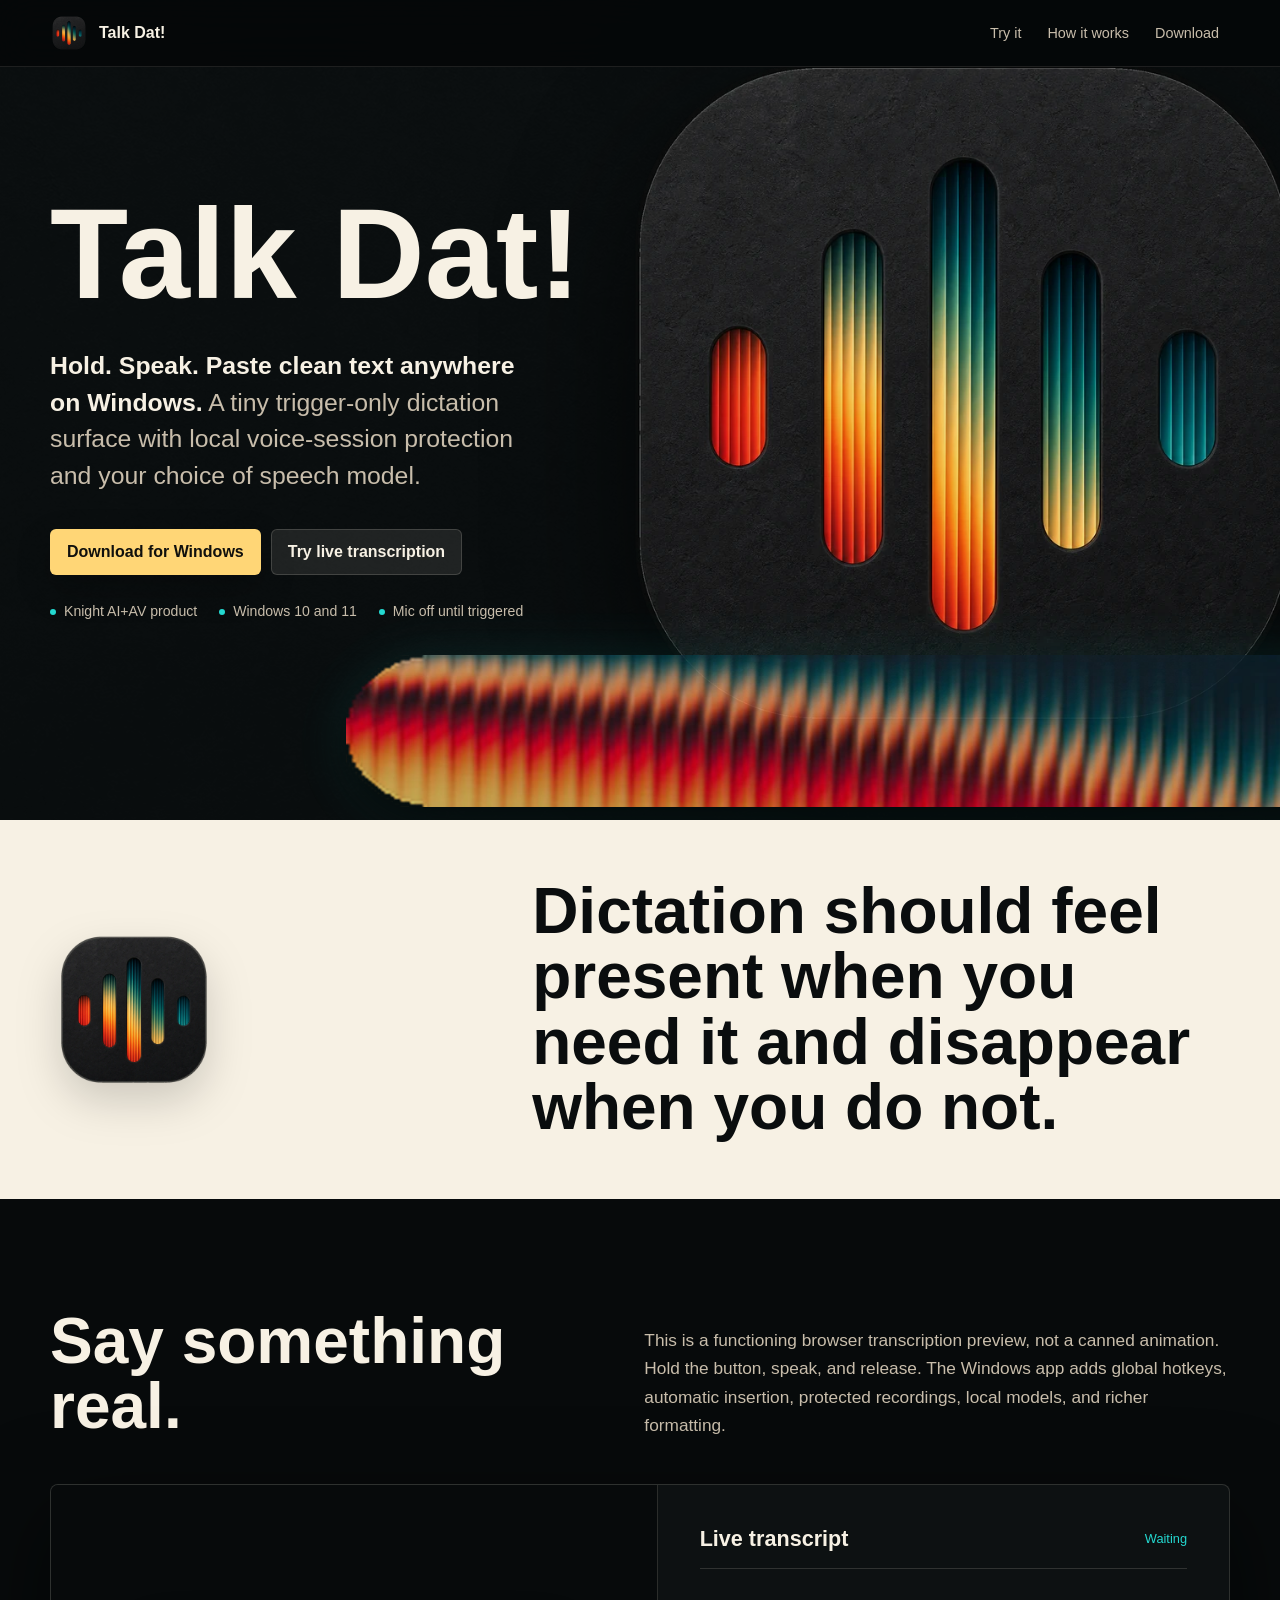
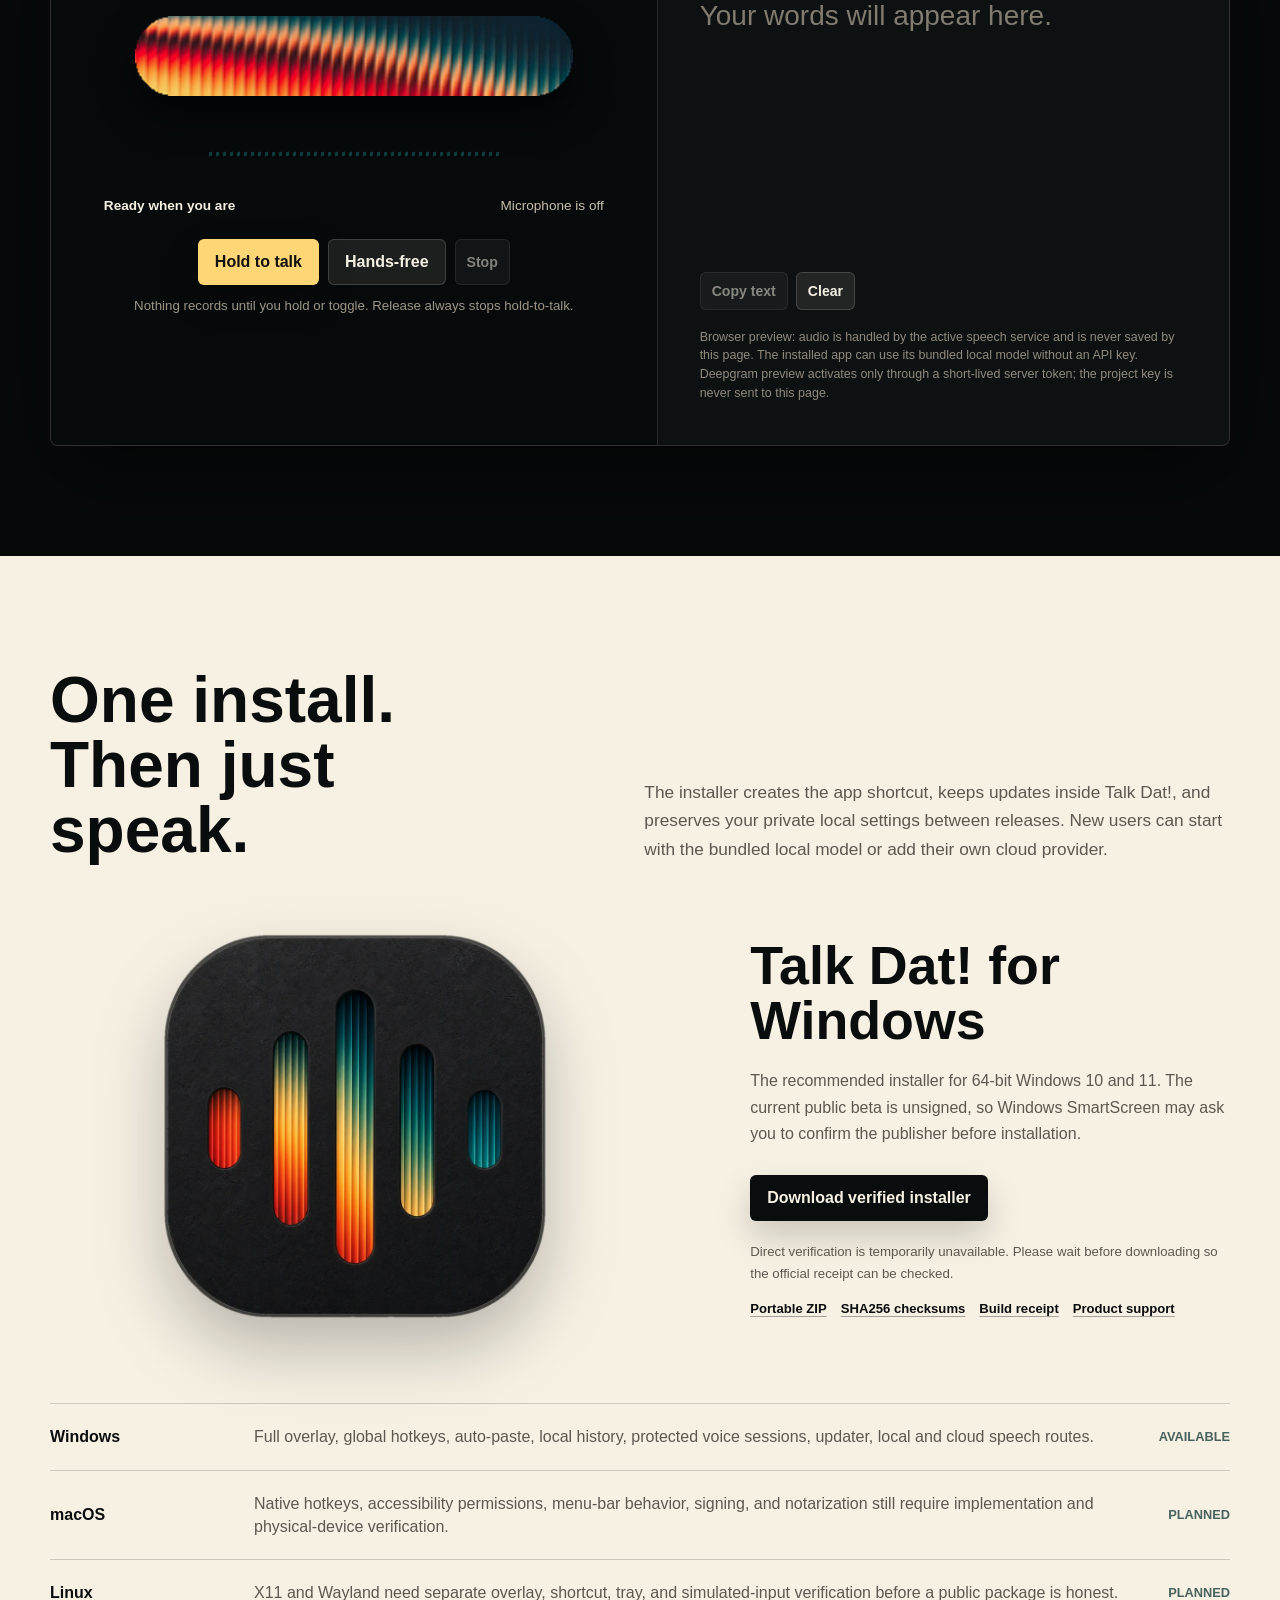
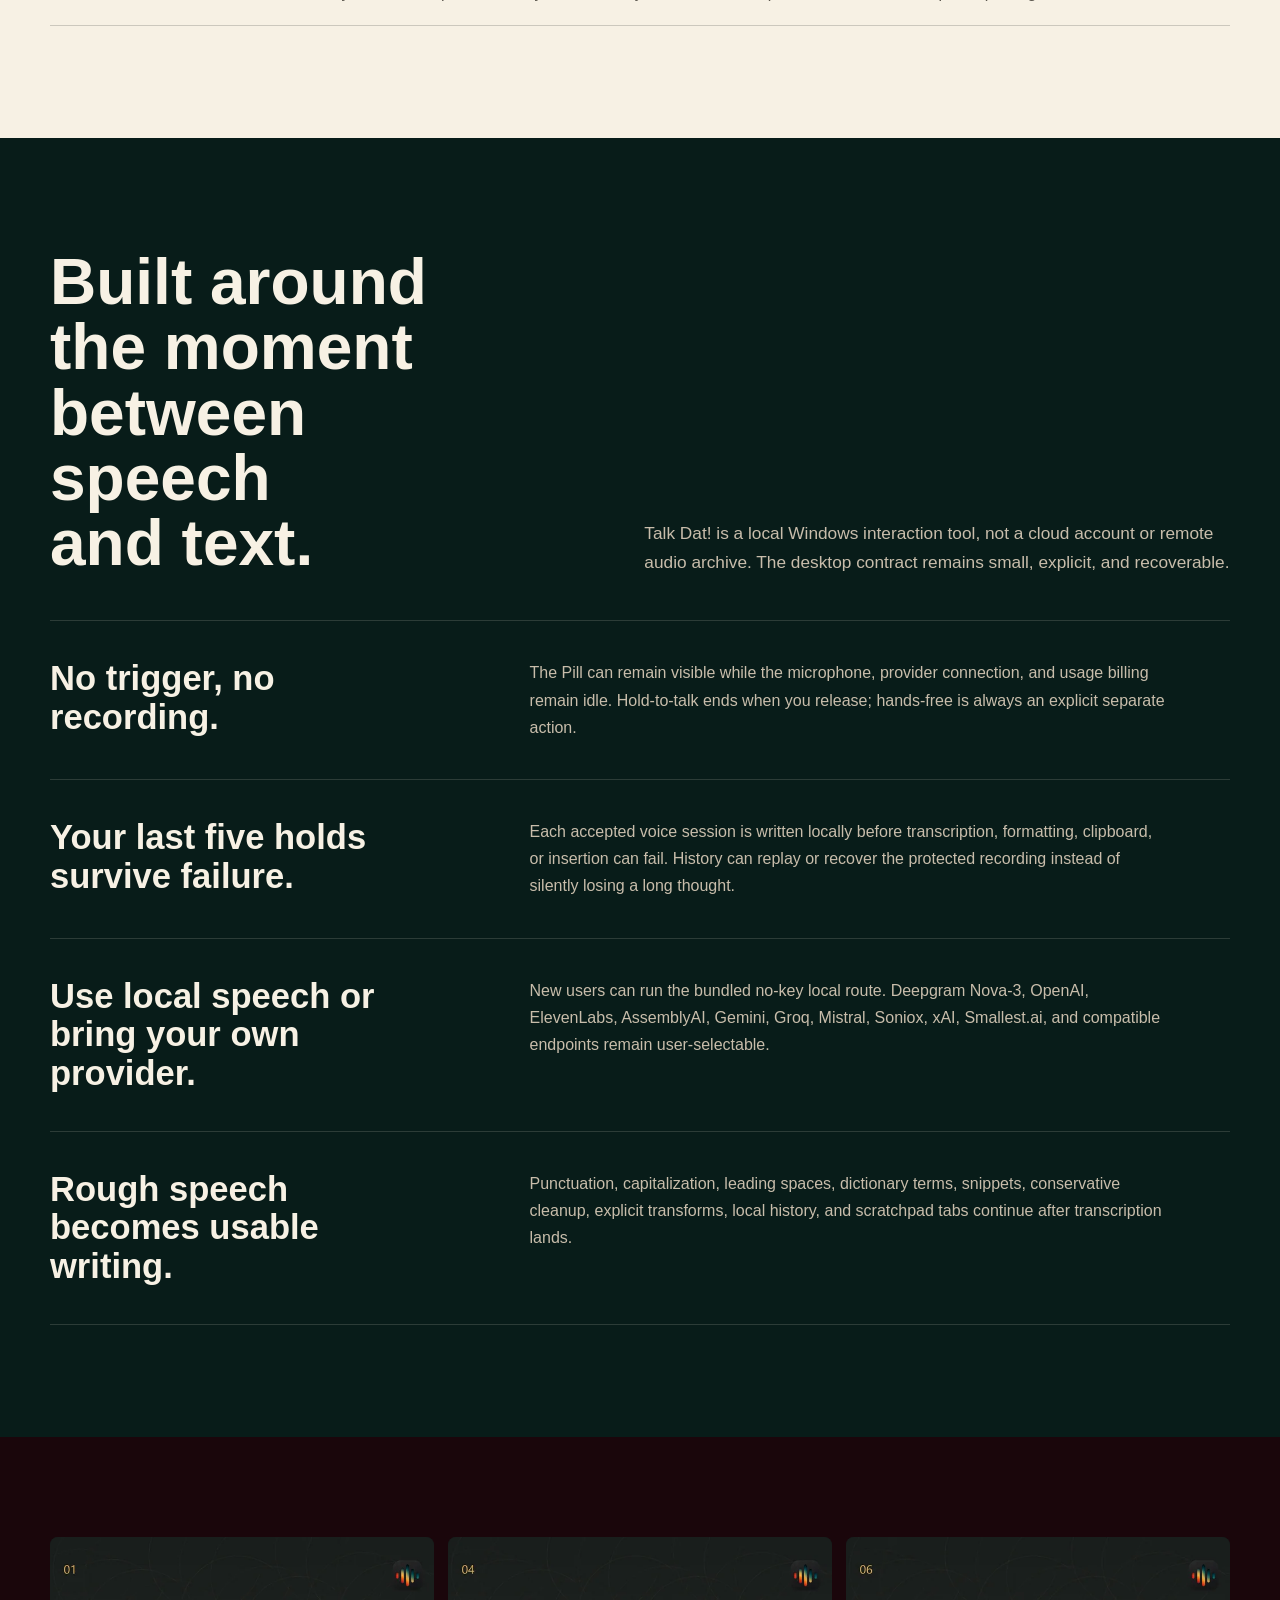
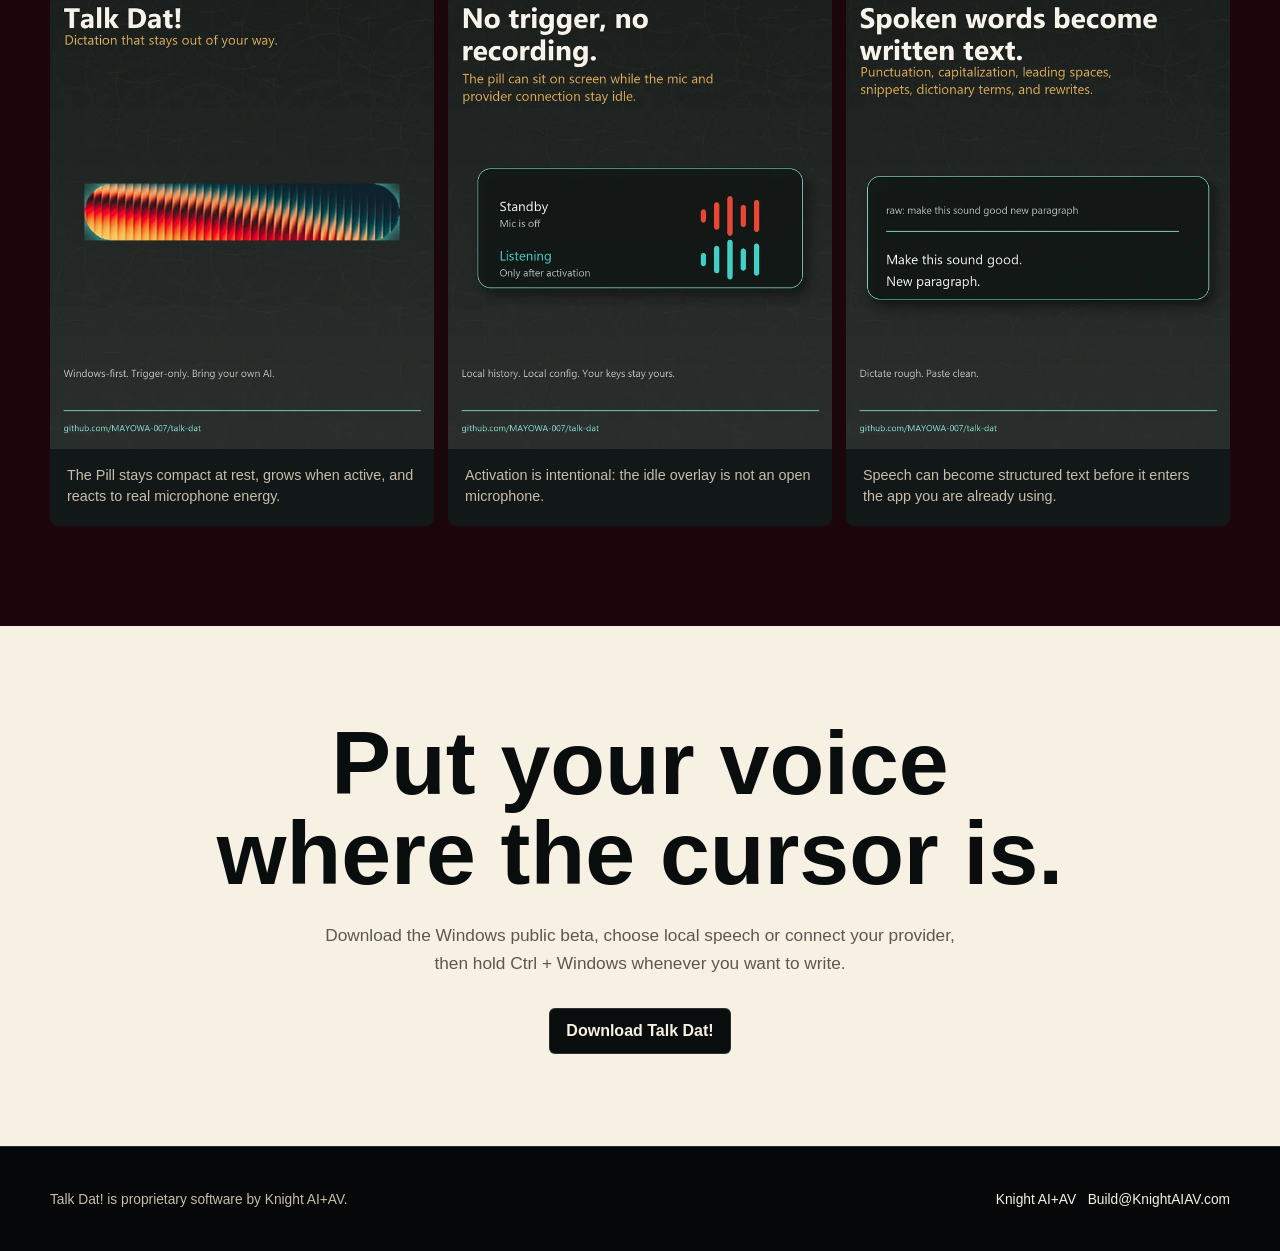
==== index.html @ 8047a70b "Publish official Talk Dat product and download page" ====
<!doctype html>
<html lang="en">
<head>
  <!--
    THESIS: Talk Dat! turns a held intention into finished text; the page behaves like the product instead of describing it from a generic app grid.
    OWN-WORLD: Roman-clay black, bone white, ember red, warm gold, and deep cyan; full-scale Talk Stone and Pill materials; precise instrument typography.
    STORY: Meet the product, try real speech, inspect the local-first contract, then download one verified Windows artifact.
    FIRST VIEWPORT: Talk Dat! and its download sit at left, the Talk Stone occupies the right field, and the Pill spans the lower edge with the next section visible.
    FORM: Persuade surface, transducer-console staging, first-ranked structure; the approved identity and direct brief make a concept seed unnecessary.
    FINISH: verified on desktop and mobile with real interaction, release provenance, keyboard access, and reduced-motion behavior.
  -->
  <meta charset="utf-8">
  <meta name="viewport" content="width=device-width, initial-scale=1">
  <meta name="description" content="Talk Dat! is a trigger-only Windows dictation overlay with local voice-session protection, local or bring-your-own speech models, and a compact animated Pill.">
  <meta property="og:title" content="Talk Dat!">
  <meta property="og:description" content="Hold. Speak. Paste clean text anywhere on Windows.">
  <meta property="og:image" content="https://talkdat.knightaiav.com/assets/talk-stone.png">
  <meta name="theme-color" content="#080b0c">
  <title>Talk Dat! | Speak into any Windows app</title>
  <link rel="icon" href="assets/favicon.ico">
  <link rel="apple-touch-icon" href="assets/app-icon-180.png">
  <style>
    :root {
      color-scheme: dark;
      --black: #050708;
      --ink: #0a0d0e;
      --stone: #161819;
      --stone-soft: #202222;
      --bone: #f7f1e4;
      --bone-muted: #c8bdab;
      --gold: #ffd676;
      --ember: #ff4a2f;
      --red: #e80734;
      --cyan: #24d9d1;
      --cyan-deep: #087a85;
      --line: rgba(247, 241, 228, 0.15);
      --line-strong: rgba(36, 217, 209, 0.5);
      --shadow: 0 30px 90px rgba(0, 0, 0, 0.55);
      --display: "Bahnschrift", "Aptos Display", "Segoe UI Variable Display", sans-serif;
      --body: "Aptos", "Segoe UI Variable Text", "Segoe UI", sans-serif;
      font-family: var(--body);
    }

    * { box-sizing: border-box; }
    html { scroll-behavior: smooth; background: var(--black); }
    body { margin: 0; color: var(--bone); background: var(--black) url("assets/roman-clay-material.png") center top / 1680px auto fixed; overflow-x: hidden; }
    a { color: inherit; text-decoration: none; }
    button, textarea, select { font: inherit; }
    img { display: block; max-width: 100%; }
    button, a { -webkit-tap-highlight-color: transparent; }

    .skip-link {
      position: fixed;
      z-index: 100;
      top: 12px;
      left: 12px;
      padding: 10px 14px;
      color: var(--black);
      background: var(--gold);
      transform: translateY(-180%);
      transition: transform 160ms ease-out;
    }
    .skip-link:focus { transform: translateY(0); }

    .shell { width: min(1180px, calc(100% - 40px)); margin: 0 auto; }

    .topbar {
      position: fixed;
      z-index: 30;
      top: 0;
      left: 0;
      right: 0;
      background: rgba(5, 7, 8, 0.9);
      border-bottom: 1px solid rgba(247, 241, 228, 0.1);
      backdrop-filter: blur(18px) saturate(1.1);
    }
    .topbar-inner {
      min-height: 66px;
      display: flex;
      align-items: center;
      justify-content: space-between;
      gap: 24px;
    }
    .brand { display: inline-flex; align-items: center; gap: 11px; font: 700 1rem/1 var(--display); }
    .brand img { width: 38px; height: 38px; border-radius: 10px; }
    .nav { display: flex; align-items: center; gap: 4px; color: var(--bone-muted); font-size: 0.9rem; }
    .nav a { padding: 9px 11px; }
    .nav a:hover, .nav a:focus-visible { color: var(--bone); background: rgba(247, 241, 228, 0.07); outline: none; }

    .hero {
      min-height: min(820px, calc(100svh - 52px));
      position: relative;
      display: grid;
      align-items: center;
      overflow: hidden;
      isolation: isolate;
      background: rgba(8, 13, 14, 0.9);
    }
    .hero::before {
      content: "";
      position: absolute;
      z-index: -2;
      width: min(760px, 62vw);
      height: min(760px, 62vw);
      right: -5vw;
      top: 50%;
      transform: translateY(-52%);
      background: url("assets/talk-stone.webp") center / contain no-repeat;
      filter: drop-shadow(0 48px 76px rgba(0, 0, 0, 0.7));
      opacity: 0.96;
    }
    .hero::after {
      content: "";
      position: absolute;
      z-index: -1;
      inset: auto -7vw 1.5vh 27vw;
      height: clamp(72px, 12vw, 152px);
      background: url("assets/the-pill.webp") center / 100% 100% no-repeat;
      filter: drop-shadow(0 18px 18px rgba(0, 0, 0, 0.72)) drop-shadow(0 0 24px rgba(36, 217, 209, 0.16));
      opacity: 0.78;
    }
    .hero-copy { width: min(680px, 60vw); padding: 118px 0 130px; }
    .hero h1 {
      margin: 0;
      font: 760 clamp(4.3rem, 10vw, 8.5rem)/1.02 var(--display);
      letter-spacing: 0;
      text-wrap: balance;
    }
    .hero-lead {
      width: min(620px, 100%);
      margin: 28px 0 0;
      color: var(--bone-muted);
      font-size: clamp(1.15rem, 2.2vw, 1.55rem);
      line-height: 1.48;
      text-wrap: balance;
    }
    .hero-lead strong { color: var(--bone); font-weight: 650; }
    .hero-actions { display: flex; flex-wrap: wrap; gap: 10px; margin-top: 34px; }

    .button {
      min-height: 46px;
      display: inline-flex;
      align-items: center;
      justify-content: center;
      gap: 8px;
      padding: 11px 17px;
      border: 0;
      border-radius: 6px;
      color: var(--bone);
      background: rgba(247, 241, 228, 0.09);
      box-shadow: inset 0 0 0 1px rgba(247, 241, 228, 0.16);
      cursor: pointer;
      font-weight: 690;
      transition: transform 160ms ease-out, background 160ms ease-out, box-shadow 160ms ease-out;
    }
    .button:hover { transform: translateY(-1px); background: rgba(247, 241, 228, 0.14); }
    .button:focus-visible { outline: 3px solid var(--cyan); outline-offset: 3px; }
    .button.primary { color: #10100d; background: var(--gold); box-shadow: 0 14px 34px rgba(0, 0, 0, 0.24); }
    .button.primary:hover { background: #ffe39a; }
    .button.recording { color: var(--bone); background: var(--red); box-shadow: 0 14px 36px rgba(0, 0, 0, 0.3); }
    .button[disabled] { opacity: 0.52; cursor: wait; transform: none; }
    .button.small { min-height: 38px; padding: 8px 12px; font-size: 0.88rem; }

    .hero-meta { display: flex; flex-wrap: wrap; gap: 8px 22px; margin-top: 28px; color: var(--bone-muted); font-size: 0.88rem; }
    .hero-meta span::before { content: ""; width: 6px; height: 6px; display: inline-block; margin: 0 8px 1px 0; background: var(--cyan); border-radius: 50%; }

    .statement {
      border-top: 1px solid var(--line);
      border-bottom: 1px solid var(--line);
      background: var(--bone);
      color: var(--ink);
    }
    .statement-inner { min-height: 250px; display: grid; grid-template-columns: 0.72fr 1.28fr; align-items: center; gap: 7vw; padding: 58px 0; }
    .statement-mark { width: clamp(88px, 15vw, 168px); filter: drop-shadow(0 18px 22px rgba(0, 0, 0, 0.17)); }
    .statement h2 { margin: 0; max-width: 820px; font: 700 clamp(2.2rem, 5vw, 4.7rem)/1.02 var(--display); letter-spacing: 0; text-wrap: balance; }

    section { position: relative; }
    .section-head { display: grid; grid-template-columns: 0.9fr 1.1fr; gap: 9vw; align-items: end; margin-bottom: 44px; }
    .section-head h2 { margin: 0; font: 730 clamp(2.35rem, 5vw, 4.9rem)/1.02 var(--display); letter-spacing: 0; text-wrap: balance; }
    .section-head p { max-width: 66ch; margin: 0; color: var(--bone-muted); font-size: 1.08rem; line-height: 1.65; }

    .demo { padding: 110px 0; background: rgba(8, 11, 12, 0.94); overflow: hidden; }
    .demo-stage {
      position: relative;
      min-height: 560px;
      display: grid;
      grid-template-columns: 1.03fr 0.97fr;
      background: #0d1112;
      border: 1px solid rgba(247, 241, 228, 0.14);
      border-radius: 8px;
      box-shadow: var(--shadow);
      overflow: hidden;
    }
    .demo-voice {
      position: relative;
      min-height: 560px;
      display: flex;
      flex-direction: column;
      justify-content: center;
      align-items: center;
      padding: 48px;
      background: #070a0b;
      border-right: 1px solid var(--line);
    }
    .demo-pill-shell {
      width: min(440px, 86%);
      aspect-ratio: 960 / 174;
      position: relative;
      transform: scaleX(1);
      filter: drop-shadow(0 18px 18px rgba(0, 0, 0, 0.7));
      transition: transform 330ms cubic-bezier(0.16, 1, 0.3, 1), filter 180ms ease-out;
    }
    .demo-pill-shell::before {
      content: "";
      position: absolute;
      inset: 0;
      background: url("assets/the-pill.webp") center / 100% 100% no-repeat;
    }
    .demo-pill-shell.listening { transform: scaleX(1.13); filter: drop-shadow(0 20px 21px rgba(0, 0, 0, 0.72)) drop-shadow(0 0 23px rgba(36, 217, 209, 0.42)); }
    .demo-pill-shell.listening::before { animation: pill-breathe 1.6s ease-in-out infinite; }
    .demo-pill-shell.processing::before { filter: saturate(1.7) brightness(1.2); }
    .demo-pill-shell.processing { filter: drop-shadow(0 0 28px rgba(255, 214, 118, 0.45)); }
    @keyframes pill-breathe { 0%, 100% { transform: scaleY(1); } 50% { transform: scaleY(1.045); } }

    .meter {
      width: min(430px, 84%);
      height: 72px;
      margin-top: 22px;
      display: flex;
      align-items: center;
      justify-content: center;
      gap: 4px;
    }
    .meter span {
      width: 3px;
      height: 66px;
      background: var(--cyan);
      transform: skewY(-18deg) scaleY(0.06);
      transform-origin: center;
      opacity: 0.26;
      transition: transform 55ms linear, opacity 55ms linear, background 120ms ease-out;
    }
    .demo-readout { width: min(500px, 100%); margin-top: 8px; display: flex; justify-content: space-between; gap: 20px; color: var(--bone-muted); font-size: 0.85rem; }
    .demo-readout strong { color: var(--bone); font-weight: 650; }
    .demo-controls { display: flex; flex-wrap: wrap; justify-content: center; gap: 9px; margin-top: 26px; }
    .hold-hint { margin: 13px 0 0; color: #9e9587; font-size: 0.83rem; }

    .transcript-pane { min-width: 0; display: flex; flex-direction: column; padding: 42px; }
    .transcript-top { display: flex; align-items: center; justify-content: space-between; gap: 20px; padding-bottom: 18px; border-bottom: 1px solid var(--line); }
    .transcript-top h3 { margin: 0; font: 680 1.35rem/1.1 var(--display); }
    .source-badge { color: var(--cyan); font-size: 0.8rem; }
    .transcript-output {
      min-height: 230px;
      flex: 1;
      margin: 26px 0 22px;
      color: var(--bone);
      font-size: clamp(1.25rem, 2.2vw, 1.75rem);
      line-height: 1.5;
      white-space: pre-wrap;
      overflow-wrap: anywhere;
    }
    .transcript-output.empty { color: #817b70; }
    .interim { color: var(--bone-muted); }
    .transcript-actions { display: flex; flex-wrap: wrap; gap: 8px; }
    .privacy-note { margin: 18px 0 0; color: #928a7d; font-size: 0.78rem; line-height: 1.5; }

    .download { padding: 112px 0; color: var(--ink); background: var(--bone); }
    .download .section-head p { color: #5c584f; }
    .download-stage { display: grid; grid-template-columns: 1.12fr 0.88fr; gap: 7vw; align-items: center; }
    .download-visual { position: relative; min-height: 430px; display: grid; place-items: center; }
    .download-visual img { position: relative; width: min(440px, 82vw); filter: drop-shadow(0 32px 34px rgba(0, 0, 0, 0.25)); }
    .download-copy h3 { margin: 0; font: 720 clamp(2rem, 4.2vw, 3.8rem)/1.02 var(--display); letter-spacing: 0; }
    .download-copy > p { margin: 20px 0 0; color: #5c584f; line-height: 1.65; }
    .download-copy .button.primary { margin-top: 28px; background: var(--ink); color: var(--bone); box-shadow: 0 16px 34px rgba(0, 0, 0, 0.18); }
    .release-status { min-height: 44px; margin: 17px 0 0; color: #5c584f; font-size: 0.83rem; line-height: 1.5; overflow-wrap: anywhere; }
    .integrity-links { display: flex; flex-wrap: wrap; gap: 7px 14px; margin-top: 16px; font-size: 0.82rem; font-weight: 650; }
    .integrity-links a { text-decoration: underline; text-decoration-color: rgba(8, 13, 14, 0.35); text-underline-offset: 3px; }

    .platform-list { margin-top: 56px; border-top: 1px solid rgba(8, 13, 14, 0.18); }
    .platform-row { display: grid; grid-template-columns: 180px 1fr auto; gap: 24px; align-items: center; padding: 21px 0; border-bottom: 1px solid rgba(8, 13, 14, 0.18); }
    .platform-row strong { font-family: var(--display); }
    .platform-row p { margin: 0; color: #5c584f; line-height: 1.45; }
    .platform-state { font-size: 0.8rem; font-weight: 750; text-transform: uppercase; color: #47615d; }

    .proof { padding: 112px 0; background: rgba(8, 31, 28, 0.88); }
    .proof-list { border-top: 1px solid var(--line); }
    .proof-row { display: grid; grid-template-columns: minmax(220px, 0.7fr) 1.3fr; gap: 8vw; padding: 38px 0; border-bottom: 1px solid var(--line); }
    .proof-row h3 { margin: 0; font: 670 clamp(1.4rem, 2.7vw, 2.2rem)/1.12 var(--display); }
    .proof-row p { max-width: 72ch; margin: 0; color: var(--bone-muted); line-height: 1.7; }

    .gallery { padding: 100px 0; background: rgba(29, 6, 12, 0.88); }
    .gallery-track { display: grid; grid-template-columns: repeat(3, 1fr); gap: 14px; }
    .gallery figure { margin: 0; background: #121718; border-radius: 8px; overflow: hidden; }
    .gallery img { width: 100%; aspect-ratio: 3 / 4; object-fit: cover; }
    .gallery figcaption { padding: 16px 17px 19px; color: var(--bone-muted); line-height: 1.48; font-size: 0.9rem; }

    .close { min-height: 520px; display: grid; place-items: center; text-align: center; overflow: hidden; background: var(--bone); color: var(--ink); }
    .close-inner { padding: 88px 0; }
    .close h2 { margin: 0 auto; max-width: 850px; font: 740 clamp(3rem, 7vw, 6rem)/1 var(--display); letter-spacing: 0; text-wrap: balance; }
    .close p { max-width: 640px; margin: 24px auto 0; color: #5c584f; font-size: 1.08rem; line-height: 1.6; }
    .close .button { margin-top: 30px; background: var(--ink); color: var(--bone); }

    footer { color: var(--bone-muted); background: #050708; border-top: 1px solid var(--line); }
    footer .shell { min-height: 104px; display: flex; align-items: center; justify-content: space-between; gap: 28px; font-size: 0.86rem; }
    footer a { color: var(--bone); }

    @media (max-width: 860px) {
      .shell { width: min(100% - 28px, 720px); }
      .nav a:not(.nav-download) { display: none; }
      .hero { min-height: min(720px, calc(100svh - 48px)); align-items: start; }
      .hero::before { width: min(520px, 92vw); height: min(520px, 92vw); right: -28vw; top: 43%; opacity: 0.64; }
      .hero::after { left: 8vw; right: -18vw; bottom: 28px; height: 92px; }
      .hero-copy { width: 86%; padding: 128px 0 180px; }
      .hero h1 { font-size: clamp(4rem, 20vw, 7rem); }
      .hero-lead { font-size: 1.1rem; }
      .statement-inner, .section-head, .download-stage, .proof-row { grid-template-columns: 1fr; gap: 28px; }
      .statement-inner { min-height: 0; }
      .statement-mark { width: 96px; }
      .section-head { margin-bottom: 32px; }
      .demo, .download, .proof, .gallery { padding: 78px 0; }
      .demo-stage { grid-template-columns: 1fr; }
      .demo-voice { min-height: 390px; border-right: 0; border-bottom: 1px solid var(--line); padding: 34px 20px; }
      .transcript-pane { min-height: 430px; padding: 28px 22px; }
      .platform-row { grid-template-columns: 1fr auto; gap: 8px 16px; }
      .platform-row p { grid-column: 1 / -1; }
      .gallery-track { grid-template-columns: 1fr; }
      .gallery figure { display: grid; grid-template-columns: minmax(120px, 0.7fr) 1fr; align-items: center; }
      .gallery img { aspect-ratio: 3 / 4; }
      footer .shell { padding: 28px 0; align-items: flex-start; flex-direction: column; }
    }

    @media (max-width: 520px) {
      .brand span { display: none; }
      .hero-copy { width: 100%; }
      .hero h1 { font-size: clamp(3.8rem, 21vw, 6rem); }
      .hero-actions .button { width: 100%; }
      .hero-meta { display: grid; gap: 8px; }
      .demo-pill-shell { width: 84%; }
      .demo-readout { flex-direction: column; gap: 5px; text-align: center; }
      .demo-controls .button { width: 100%; }
      .transcript-actions .button { flex: 1; }
      .platform-row { grid-template-columns: 1fr; }
      .platform-state { justify-self: start; }
      .gallery figure { display: block; }
      .gallery img { aspect-ratio: 3 / 4; }
    }

    @media (prefers-reduced-motion: reduce) {
      html { scroll-behavior: auto; }
      *, *::before, *::after { animation-duration: 0.01ms !important; animation-iteration-count: 1 !important; transition-duration: 0.01ms !important; }
    }
  </style>
</head>
<body data-deepgram-token-endpoint="">
  <a class="skip-link" href="#main-content">Skip to content</a>

  <header class="topbar">
    <div class="shell topbar-inner">
      <a class="brand" href="#top" aria-label="Talk Dat! home">
        <img src="assets/favicon.png" alt="">
        <span>Talk Dat!</span>
      </a>
      <nav class="nav" aria-label="Primary navigation">
        <a href="#try">Try it</a>
        <a href="#privacy">How it works</a>
        <a class="nav-download" href="#download">Download</a>
      </nav>
    </div>
  </header>

  <main id="main-content">
    <section class="hero" id="top">
      <div class="shell">
        <div class="hero-copy">
          <h1>Talk Dat!</h1>
          <p class="hero-lead"><strong>Hold. Speak. Paste clean text anywhere on Windows.</strong> A tiny trigger-only dictation surface with local voice-session protection and your choice of speech model.</p>
          <div class="hero-actions">
            <a class="button primary" id="heroDownload" href="#download">Download for Windows</a>
            <a class="button" href="#try">Try live transcription</a>
          </div>
          <div class="hero-meta" aria-label="Product highlights">
            <span>Knight AI+AV product</span>
            <span>Windows 10 and 11</span>
            <span>Mic off until triggered</span>
          </div>
        </div>
      </div>
    </section>

    <section class="statement" aria-label="Product promise">
      <div class="shell statement-inner">
        <img class="statement-mark" src="assets/talk-stone.webp" alt="Talk Dat! Talk Stone app icon">
        <h2>Dictation should feel present when you need it and disappear when you do not.</h2>
      </div>
    </section>

    <section class="demo" id="try">
      <div class="shell">
        <header class="section-head">
          <h2>Say something real.</h2>
          <p>This is a functioning browser transcription preview, not a canned animation. Hold the button, speak, and release. The Windows app adds global hotkeys, automatic insertion, protected recordings, local models, and richer formatting.</p>
        </header>

        <div class="demo-stage">
          <div class="demo-voice">
            <div id="demoPill" class="demo-pill-shell" aria-hidden="true"></div>
            <div class="meter" id="meter" aria-hidden="true"></div>
            <div class="demo-readout" aria-live="polite">
              <strong id="demoState">Ready when you are</strong>
              <span id="micState">Microphone is off</span>
            </div>
            <div class="demo-controls">
              <button class="button primary" type="button" id="holdToTalk">Hold to talk</button>
              <button class="button" type="button" id="toggleDemo">Hands-free</button>
              <button class="button small" type="button" id="stopDemo" disabled>Stop</button>
            </div>
            <p class="hold-hint">Nothing records until you hold or toggle. Release always stops hold-to-talk.</p>
          </div>

          <div class="transcript-pane">
            <div class="transcript-top">
              <h3>Live transcript</h3>
              <span class="source-badge" id="transcriptionSource">Waiting</span>
            </div>
            <div id="transcriptOutput" class="transcript-output empty" aria-live="polite">Your words will appear here.</div>
            <div class="transcript-actions">
              <button class="button small" type="button" id="copyTranscript" disabled>Copy text</button>
              <button class="button small" type="button" id="clearTranscript">Clear</button>
            </div>
            <p class="privacy-note">Browser preview: audio is handled by the active speech service and is never saved by this page. The installed app can use its bundled local model without an API key. Deepgram preview activates only through a short-lived server token; the project key is never sent to this page.</p>
          </div>
        </div>
      </div>
    </section>

    <section class="download" id="download">
      <div class="shell">
        <header class="section-head">
          <h2>One install. Then just speak.</h2>
          <p>The installer creates the app shortcut, keeps updates inside Talk Dat!, and preserves your private local settings between releases. New users can start with the bundled local model or add their own cloud provider.</p>
        </header>
        <div class="download-stage">
          <div class="download-visual">
            <img src="assets/talk-stone.webp" alt="Talk Dat! app icon, the Talk Stone">
          </div>
          <div class="download-copy">
            <h3>Talk Dat! for Windows</h3>
            <p>The recommended installer for 64-bit Windows 10 and 11. The current public beta is unsigned, so Windows SmartScreen may ask you to confirm the publisher before installation.</p>
            <a class="button primary" id="installerDownload" href="https://github.com/KNIGHT-AI-AV/talk-dat-releases/releases">Download verified installer</a>
            <p id="releaseStatus" class="release-status" role="status" aria-live="polite">Finding the newest verified Windows build...</p>
            <div class="integrity-links">
              <a id="portableDownload" href="https://github.com/KNIGHT-AI-AV/talk-dat-releases/releases">Portable ZIP</a>
              <a id="checksumDownload" href="https://github.com/KNIGHT-AI-AV/talk-dat-releases/releases">SHA256 checksums</a>
              <a id="receiptDownload" href="https://github.com/KNIGHT-AI-AV/talk-dat-releases/releases">Build receipt</a>
              <a href="mailto:Build@KnightAIAV.com">Product support</a>
            </div>
          </div>
        </div>

        <div class="platform-list" aria-label="Platform availability">
          <div class="platform-row">
            <strong>Windows</strong>
            <p>Full overlay, global hotkeys, auto-paste, local history, protected voice sessions, updater, local and cloud speech routes.</p>
            <span class="platform-state">Available</span>
          </div>
          <div class="platform-row">
            <strong>macOS</strong>
            <p>Native hotkeys, accessibility permissions, menu-bar behavior, signing, and notarization still require implementation and physical-device verification.</p>
            <span class="platform-state">Planned</span>
          </div>
          <div class="platform-row">
            <strong>Linux</strong>
            <p>X11 and Wayland need separate overlay, shortcut, tray, and simulated-input verification before a public package is honest.</p>
            <span class="platform-state">Planned</span>
          </div>
        </div>
      </div>
    </section>

    <section class="proof" id="privacy">
      <div class="shell">
        <header class="section-head">
          <h2>Built around the moment between speech and text.</h2>
          <p>Talk Dat! is a local Windows interaction tool, not a cloud account or remote audio archive. The desktop contract remains small, explicit, and recoverable.</p>
        </header>
        <div class="proof-list">
          <article class="proof-row">
            <h3>No trigger, no recording.</h3>
            <p>The Pill can remain visible while the microphone, provider connection, and usage billing remain idle. Hold-to-talk ends when you release; hands-free is always an explicit separate action.</p>
          </article>
          <article class="proof-row">
            <h3>Your last five holds survive failure.</h3>
            <p>Each accepted voice session is written locally before transcription, formatting, clipboard, or insertion can fail. History can replay or recover the protected recording instead of silently losing a long thought.</p>
          </article>
          <article class="proof-row">
            <h3>Use local speech or bring your own provider.</h3>
            <p>New users can run the bundled no-key local route. Deepgram Nova-3, OpenAI, ElevenLabs, AssemblyAI, Gemini, Groq, Mistral, Soniox, xAI, Smallest.ai, and compatible endpoints remain user-selectable.</p>
          </article>
          <article class="proof-row">
            <h3>Rough speech becomes usable writing.</h3>
            <p>Punctuation, capitalization, leading spaces, dictionary terms, snippets, conservative cleanup, explicit transforms, local history, and scratchpad tabs continue after transcription lands.</p>
          </article>
        </div>
      </div>
    </section>

    <section class="gallery" aria-label="Talk Dat! product story">
      <div class="shell">
        <div class="gallery-track">
          <figure>
            <img src="assets/card-01.webp" alt="Talk Dat! Pill and product introduction">
            <figcaption>The Pill stays compact at rest, grows when active, and reacts to real microphone energy.</figcaption>
          </figure>
          <figure>
            <img src="assets/card-04.webp" alt="Talk Dat! trigger-only privacy explanation">
            <figcaption>Activation is intentional: the idle overlay is not an open microphone.</figcaption>
          </figure>
          <figure>
            <img src="assets/card-06.webp" alt="Talk Dat! dictation cleanup example">
            <figcaption>Speech can become structured text before it enters the app you are already using.</figcaption>
          </figure>
        </div>
      </div>
    </section>

    <section class="close">
      <div class="shell close-inner">
        <h2>Put your voice where the cursor is.</h2>
        <p>Download the Windows public beta, choose local speech or connect your provider, then hold Ctrl + Windows whenever you want to write.</p>
        <a class="button" id="closingDownload" href="#download">Download Talk Dat!</a>
      </div>
    </section>
  </main>

  <footer>
    <div class="shell">
      <span>Talk Dat! is proprietary software by Knight AI+AV.</span>
      <span><a href="https://knightaiav.com">Knight AI+AV</a> &nbsp; <a href="mailto:Build@KnightAIAV.com">Build@KnightAIAV.com</a></span>
    </div>
  </footer>

  <script>
    const releaseStatus = document.getElementById("releaseStatus");
    const releaseRepository = "KNIGHT-AI-AV/talk-dat-releases";
    const releasePage = `https://github.com/${releaseRepository}/releases`;
    const releaseAssets = {
      "Talk-Dat-Setup.exe": document.getElementById("installerDownload"),
      "Talk-Dat-Windows-Portable.zip": document.getElementById("portableDownload"),
      "SHA256SUMS.txt": document.getElementById("checksumDownload"),
      "RELEASE-RECEIPT.json": document.getElementById("receiptDownload")
    };

    function compareReleaseTags(leftTag, rightTag) {
      const parse = (tag) => {
        const [core = "0", prerelease = ""] = String(tag || "").replace(/^v/i, "").split("-", 2);
        return { numbers: core.split(".").map((part) => Number.parseInt(part, 10) || 0), prereleaseParts: prerelease ? prerelease.split(".") : [] };
      };
      const left = parse(leftTag);
      const right = parse(rightTag);
      const count = Math.max(left.numbers.length, right.numbers.length);
      for (let index = 0; index < count; index += 1) {
        const delta = (left.numbers[index] || 0) - (right.numbers[index] || 0);
        if (delta) return delta;
      }
      if (!left.prereleaseParts.length && right.prereleaseParts.length) return 1;
      if (left.prereleaseParts.length && !right.prereleaseParts.length) return -1;
      const rank = { alpha: 0, beta: 1, rc: 2 };
      const prereleaseCount = Math.max(left.prereleaseParts.length, right.prereleaseParts.length);
      for (let index = 0; index < prereleaseCount; index += 1) {
        const leftPart = left.prereleaseParts[index];
        const rightPart = right.prereleaseParts[index];
        if (leftPart === rightPart) continue;
        if (leftPart === undefined) return -1;
        if (rightPart === undefined) return 1;
        const leftNumber = /^\d+$/.test(leftPart) ? Number(leftPart) : null;
        const rightNumber = /^\d+$/.test(rightPart) ? Number(rightPart) : null;
        if (leftNumber !== null && rightNumber !== null) return leftNumber - rightNumber;
        if (leftNumber !== null) return -1;
        if (rightNumber !== null) return 1;
        const leftRank = rank[leftPart] ?? -1;
        const rightRank = rank[rightPart] ?? -1;
        if (leftRank !== rightRank) return leftRank - rightRank;
        return leftPart.localeCompare(rightPart);
      }
      return 0;
    }

    function verifyReleaseProvenance(release, assets, receipt) {
      const installer = assets.get("Talk-Dat-Setup.exe");
      const sha256 = String(installer?.digest || "").replace(/^sha256:/i, "").toLowerCase();
      const size = Number(installer?.size || 0);
      const commit = String(receipt?.commit || "").toLowerCase();
      const receiptAsset = Array.isArray(receipt?.assets) ? receipt.assets.find((asset) => asset?.name === "Talk-Dat-Setup.exe") : null;
      const receiptSha256 = String(receiptAsset?.sha256 || "").replace(/^sha256:/i, "").toLowerCase();
      const receiptSize = Number(receiptAsset?.size_bytes || 0);
      if (
        !installer || receipt?.repository !== releaseRepository || receipt?.tag !== release.tag_name ||
        !Number.isSafeInteger(size) || size <= 0 || size !== receiptSize ||
        !/^[a-f0-9]{40}$/.test(commit) || !/^[a-f0-9]{64}$/.test(sha256) || sha256 !== receiptSha256
      ) throw new Error("Exact release provenance unavailable");
      return { commit, sha256, size };
    }

    fetch(`https://api.github.com/repos/${releaseRepository}/releases?per_page=15`)
      .then((response) => response.ok ? response.json() : Promise.reject(new Error("No public release found yet")))
      .then((releases) => {
        const release = releases.filter((candidate) => {
          if (candidate.draft || !Array.isArray(candidate.assets)) return false;
          const names = new Set(candidate.assets.map((asset) => asset.name));
          return names.has("Talk-Dat-Setup.exe") && names.has("SHA256SUMS.txt");
        }).sort((left, right) => compareReleaseTags(right.tag_name, left.tag_name))[0];
        if (!release) throw new Error("No downloadable Windows release found yet");
        const assets = new Map(release.assets.map((asset) => [asset.name, asset]));
        Object.entries(releaseAssets).forEach(([name, link]) => { link.href = assets.get(name)?.browser_download_url || release.html_url || releasePage; });
        [document.getElementById("heroDownload"), document.getElementById("closingDownload")].forEach((link) => { link.href = assets.get("Talk-Dat-Setup.exe")?.browser_download_url || release.html_url || releasePage; });
        const date = release.published_at ? new Date(release.published_at).toLocaleDateString(undefined, { year: "numeric", month: "short", day: "numeric" }) : "latest";
        const channel = release.prerelease ? "public beta" : "stable";
        const baseline = `${release.tag_name || release.name || "Latest build"} ${channel}, published ${date}.`;
        releaseStatus.textContent = `${baseline} Verifying build receipt and installer digest...`;
        const receiptUrl = assets.get("RELEASE-RECEIPT.json")?.browser_download_url;
        if (!receiptUrl) throw new Error("Release receipt unavailable");
        return fetch(receiptUrl)
          .then((response) => response.ok ? response.json() : Promise.reject(new Error("Release receipt unavailable")))
          .then((receipt) => {
            const provenance = verifyReleaseProvenance(release, assets, receipt);
            releaseStatus.textContent = `${baseline} Verified build ${provenance.commit.slice(0, 12)} | ${provenance.size.toLocaleString()} bytes | SHA256 ${provenance.sha256}.`;
          });
      })
      .catch(() => {
        Object.values(releaseAssets).forEach((link) => { link.href = releasePage; });
        releaseStatus.textContent = "Direct verification is temporarily unavailable. Please wait before downloading so the official receipt can be checked.";
      });

    const demoPill = document.getElementById("demoPill");
    const holdToTalk = document.getElementById("holdToTalk");
    const toggleDemo = document.getElementById("toggleDemo");
    const stopDemo = document.getElementById("stopDemo");
    const demoState = document.getElementById("demoState");
    const micState = document.getElementById("micState");
    const transcriptOutput = document.getElementById("transcriptOutput");
    const sourceLabel = document.getElementById("transcriptionSource");
    const copyTranscript = document.getElementById("copyTranscript");
    const clearTranscript = document.getElementById("clearTranscript");
    const meter = document.getElementById("meter");
    const meterBars = Array.from({ length: 42 }, () => {
      const bar = document.createElement("span");
      meter.appendChild(bar);
      return bar;
    });
    const SpeechRecognitionClass = window.SpeechRecognition || window.webkitSpeechRecognition;
    const DEEPGRAM_TOKEN_ENDPOINT = document.body.dataset.deepgramTokenEndpoint || "";
    let audioContext;
    let analyser;
    let micAnimation;
    let micStream;
    let micSource;
    let recognition;
    let recorder;
    let deepgramSocket;
    let finalTranscript = "";
    let interimTranscript = "";
    let sessionMode = "";
    let handsFree = false;
    let starting = false;
    let micStartEpoch = 0;
    let phaseResetTimer;

    function renderTranscript() {
      const complete = finalTranscript.trim();
      const partial = interimTranscript.trim();
      transcriptOutput.classList.toggle("empty", !complete && !partial);
      transcriptOutput.innerHTML = !complete && !partial
        ? "Your words will appear here."
        : `${escapeHtml(complete)}${complete && partial ? " " : ""}<span class="interim">${escapeHtml(partial)}</span>`;
      copyTranscript.disabled = !complete;
    }

    function escapeHtml(value) {
      return String(value || "").replace(/[&<>"']/g, (character) => ({ "&": "&amp;", "<": "&lt;", ">": "&gt;", '"': "&quot;", "'": "&#39;" })[character]);
    }

    function setDemoPhase(phase, detail) {
      demoPill.classList.toggle("listening", phase === "listening");
      demoPill.classList.toggle("processing", phase === "processing");
      holdToTalk.classList.toggle("recording", phase === "listening" && !handsFree);
      holdToTalk.textContent = phase === "listening" && !handsFree ? "Release to finish" : "Hold to talk";
      toggleDemo.classList.toggle("recording", phase === "listening" && handsFree);
      toggleDemo.textContent = handsFree && phase === "listening" ? "End hands-free" : "Hands-free";
      stopDemo.disabled = phase === "idle";
      demoState.textContent = phase === "listening" ? "Listening" : phase === "starting" ? "Starting securely" : phase === "processing" ? "Finishing transcript" : phase === "error" ? "Could not start" : "Ready when you are";
      micState.textContent = detail || (phase === "idle" ? "Microphone is off" : "");
    }

    function drawMicMeter() {
      if (!analyser) return;
      const data = new Uint8Array(analyser.fftSize);
      analyser.getByteTimeDomainData(data);
      for (let index = 0; index < meterBars.length; index += 1) {
        const sampleIndex = Math.floor(index * data.length / meterBars.length);
        const centered = Math.abs(data[sampleIndex] - 128) / 128;
        const scale = Math.max(0.06, Math.min(1, centered * 1.52));
        meterBars[index].style.transform = `skewY(-18deg) scaleY(${scale})`;
        meterBars[index].style.opacity = `${Math.max(0.24, Math.min(1, centered * 2.6))}`;
        meterBars[index].style.background = index % 3 === 0 && centered > 0.3 ? "var(--gold)" : "var(--cyan)";
      }
      micAnimation = requestAnimationFrame(drawMicMeter);
    }

    async function startMeter(stream) {
      const AudioContextClass = window.AudioContext || window.webkitAudioContext;
      if (!AudioContextClass) return;
      audioContext = new AudioContextClass();
      micSource = audioContext.createMediaStreamSource(stream);
      analyser = audioContext.createAnalyser();
      analyser.fftSize = 256;
      analyser.smoothingTimeConstant = 0.58;
      micSource.connect(analyser);
      drawMicMeter();
    }

    function stopMeter() {
      if (micAnimation) cancelAnimationFrame(micAnimation);
      micAnimation = undefined;
      if (micSource) micSource.disconnect();
      micSource = undefined;
      if (analyser) analyser.disconnect();
      analyser = undefined;
      if (audioContext && audioContext.state !== "closed") void audioContext.close();
      audioContext = undefined;
      meterBars.forEach((bar) => { bar.style.transform = "skewY(-18deg) scaleY(0.06)"; bar.style.opacity = "0.24"; });
    }

    function mergeFinalTranscript(text) {
      const cleaned = String(text || "").trim();
      if (!cleaned) return;
      finalTranscript = [finalTranscript.trim(), cleaned].filter(Boolean).join(" ");
      interimTranscript = "";
      renderTranscript();
    }

    async function fetchDeepgramGrant() {
      if (!DEEPGRAM_TOKEN_ENDPOINT) throw new Error("deepgram_bridge_unconfigured");
      const response = await fetch(DEEPGRAM_TOKEN_ENDPOINT, {
        method: "POST",
        headers: { "Content-Type": "application/json", "X-Talk-Dat-Demo": "web-preview-v1" },
        body: JSON.stringify({ purpose: "talk_dat_browser_preview" }),
        credentials: "omit",
        cache: "no-store"
      });
      if (!response.ok) throw new Error("deepgram_bridge_unavailable");
      const payload = await response.json();
      const token = payload.access_token || payload.token;
      if (!token) throw new Error("deepgram_token_missing");
      return { token, options: payload.options || {} };
    }

    function buildDeepgramUrl(options = {}) {
      const defaults = { model: "nova-3", language: "en-US", smart_format: true, punctuate: true, interim_results: true, endpointing: 300, utterance_end_ms: 1000, vad_events: true };
      const params = new URLSearchParams();
      Object.entries({ ...defaults, ...options }).forEach(([key, value]) => { if (value !== undefined && value !== null && value !== "") params.set(key, String(value)); });
      return `wss://api.deepgram.com/v1/listen?${params.toString()}`;
    }

    async function startDeepgramTranscription(stream) {
      if (!window.MediaRecorder || !DEEPGRAM_TOKEN_ENDPOINT) return false;
      const grant = await fetchDeepgramGrant();
      const mimeTypes = ["audio/webm;codecs=opus", "audio/webm", "audio/ogg;codecs=opus"];
      const mimeType = mimeTypes.find((candidate) => MediaRecorder.isTypeSupported(candidate)) || "";
      if (!mimeType) return false;
      return new Promise((resolve, reject) => {
        const socket = new WebSocket(buildDeepgramUrl(grant.options), ["bearer", grant.token]);
        const timeout = window.setTimeout(() => { socket.close(); reject(new Error("deepgram_open_timeout")); }, 5000);
        socket.onopen = () => {
          window.clearTimeout(timeout);
          deepgramSocket = socket;
          recorder = new MediaRecorder(stream, { mimeType });
          recorder.ondataavailable = (event) => { if (event.data?.size && socket.readyState === WebSocket.OPEN) socket.send(event.data); };
          recorder.start(160);
          sessionMode = "deepgram";
          sourceLabel.textContent = "Deepgram Nova-3";
          resolve(true);
        };
        socket.onmessage = (event) => {
          try {
            const message = JSON.parse(event.data);
            const alternative = message.channel?.alternatives?.[0];
            const text = String(alternative?.transcript || "").trim();
            if (!text) return;
            if (message.is_final) mergeFinalTranscript(text);
            else { interimTranscript = text; renderTranscript(); }
          } catch (_) { }
        };
        socket.onerror = () => reject(new Error("deepgram_socket_error"));
        socket.onclose = () => { deepgramSocket = undefined; };
      });
    }

    function startBrowserTranscription() {
      if (!SpeechRecognitionClass) return false;
      recognition = new SpeechRecognitionClass();
      recognition.continuous = true;
      recognition.interimResults = true;
      recognition.lang = "en-US";
      recognition.onresult = (event) => {
        let freshFinal = "";
        let freshInterim = "";
        for (let index = event.resultIndex; index < event.results.length; index += 1) {
          const text = event.results[index][0]?.transcript || "";
          if (event.results[index].isFinal) freshFinal += text;
          else freshInterim += text;
        }
        if (freshFinal.trim()) mergeFinalTranscript(freshFinal);
        interimTranscript = freshInterim.trim();
        renderTranscript();
      };
      recognition.onerror = (event) => {
        if (event.error !== "aborted" && event.error !== "no-speech") setDemoPhase("error", `Speech service: ${event.error}`);
      };
      recognition.onend = () => {
        if (micStream && handsFree && sessionMode === "browser") {
          try { recognition.start(); } catch (_) { }
        }
      };
      recognition.start();
      sessionMode = "browser";
      sourceLabel.textContent = "Browser speech service";
      return true;
    }

    async function startMic(options = {}) {
      if (micStream || starting) return;
      if (!navigator.mediaDevices?.getUserMedia) {
        setDemoPhase("error", "This browser does not provide microphone access");
        return;
      }
      if (phaseResetTimer) window.clearTimeout(phaseResetTimer);
      phaseResetTimer = undefined;
      starting = true;
      const requestEpoch = ++micStartEpoch;
      handsFree = Boolean(options.handsFree);
      setDemoPhase("starting", "Requesting microphone permission");
      try {
        const stream = await navigator.mediaDevices.getUserMedia({ audio: { echoCancellation: true, noiseSuppression: true, autoGainControl: true } });
        if (requestEpoch !== micStartEpoch) {
          stream.getTracks().forEach((track) => track.stop());
          return;
        }
        micStream = stream;
        await startMeter(stream);
        if (requestEpoch !== micStartEpoch) {
          stopMic();
          return;
        }
        let started = false;
        try { started = await startDeepgramTranscription(stream); } catch (_) { started = false; }
        if (requestEpoch !== micStartEpoch) {
          stopMic();
          return;
        }
        if (!started) started = startBrowserTranscription();
        if (!started) throw new Error("No supported browser speech service is available");
        setDemoPhase("listening", handsFree ? "Hands-free browser preview is active" : "Release the button when finished");
      } catch (error) {
        if (requestEpoch !== micStartEpoch) return;
        stopMic({ preserveStatus: true });
        setDemoPhase("error", error.name === "NotAllowedError" ? "Microphone permission was not granted" : String(error.message || "Could not start microphone"));
      } finally {
        if (requestEpoch === micStartEpoch) starting = false;
      }
    }

    function stopMic(options = {}) {
      micStartEpoch += 1;
      starting = false;
      if (recognition) {
        recognition.onend = null;
        try { recognition.stop(); } catch (_) { }
      }
      recognition = undefined;
      if (recorder && recorder.state !== "inactive") {
        try { recorder.stop(); } catch (_) { }
      }
      recorder = undefined;
      if (deepgramSocket?.readyState === WebSocket.OPEN) {
        try { deepgramSocket.send(JSON.stringify({ type: "Finalize" })); } catch (_) { }
        window.setTimeout(() => { try { deepgramSocket?.close(); } catch (_) { } }, 500);
      } else if (deepgramSocket) {
        try { deepgramSocket.close(); } catch (_) { }
      }
      deepgramSocket = undefined;
      if (micStream) micStream.getTracks().forEach((track) => track.stop());
      micStream = undefined;
      stopMeter();
      handsFree = false;
      sessionMode = "";
      interimTranscript = "";
      renderTranscript();
      if (!options.preserveStatus) {
        setDemoPhase(finalTranscript.trim() ? "processing" : "idle", finalTranscript.trim() ? "Transcript complete; microphone is off" : "Microphone is off");
        if (phaseResetTimer) window.clearTimeout(phaseResetTimer);
        phaseResetTimer = window.setTimeout(() => {
          phaseResetTimer = undefined;
          if (!micStream && !starting) setDemoPhase("idle", "Microphone is off");
        }, 520);
      }
    }

    holdToTalk.addEventListener("pointerdown", (event) => {
      event.preventDefault();
      holdToTalk.setPointerCapture?.(event.pointerId);
      void startMic({ handsFree: false });
    });
    holdToTalk.addEventListener("pointerup", () => { if (!handsFree) stopMic(); });
    holdToTalk.addEventListener("pointercancel", () => { if (!handsFree) stopMic(); });
    holdToTalk.addEventListener("keydown", (event) => {
      if ((event.code === "Space" || event.code === "Enter") && !event.repeat) { event.preventDefault(); void startMic({ handsFree: false }); }
    });
    holdToTalk.addEventListener("keyup", (event) => {
      if (event.code === "Space" || event.code === "Enter") { event.preventDefault(); if (!handsFree) stopMic(); }
    });
    toggleDemo.addEventListener("click", () => { if (micStream) stopMic(); else void startMic({ handsFree: true }); });
    stopDemo.addEventListener("click", () => stopMic());
    clearTranscript.addEventListener("click", () => { finalTranscript = ""; interimTranscript = ""; renderTranscript(); });
    copyTranscript.addEventListener("click", async () => {
      if (!finalTranscript.trim()) return;
      try { await navigator.clipboard.writeText(finalTranscript.trim()); copyTranscript.textContent = "Copied"; window.setTimeout(() => { copyTranscript.textContent = "Copy text"; }, 1200); }
      catch (_) { copyTranscript.textContent = "Copy unavailable"; }
    });
    window.addEventListener("pagehide", stopMic);
    document.addEventListener("visibilitychange", () => { if (document.hidden && micStream && !handsFree) stopMic(); });
    renderTranscript();
    setDemoPhase("idle", "Microphone is off");
  </script>
</body>
</html>
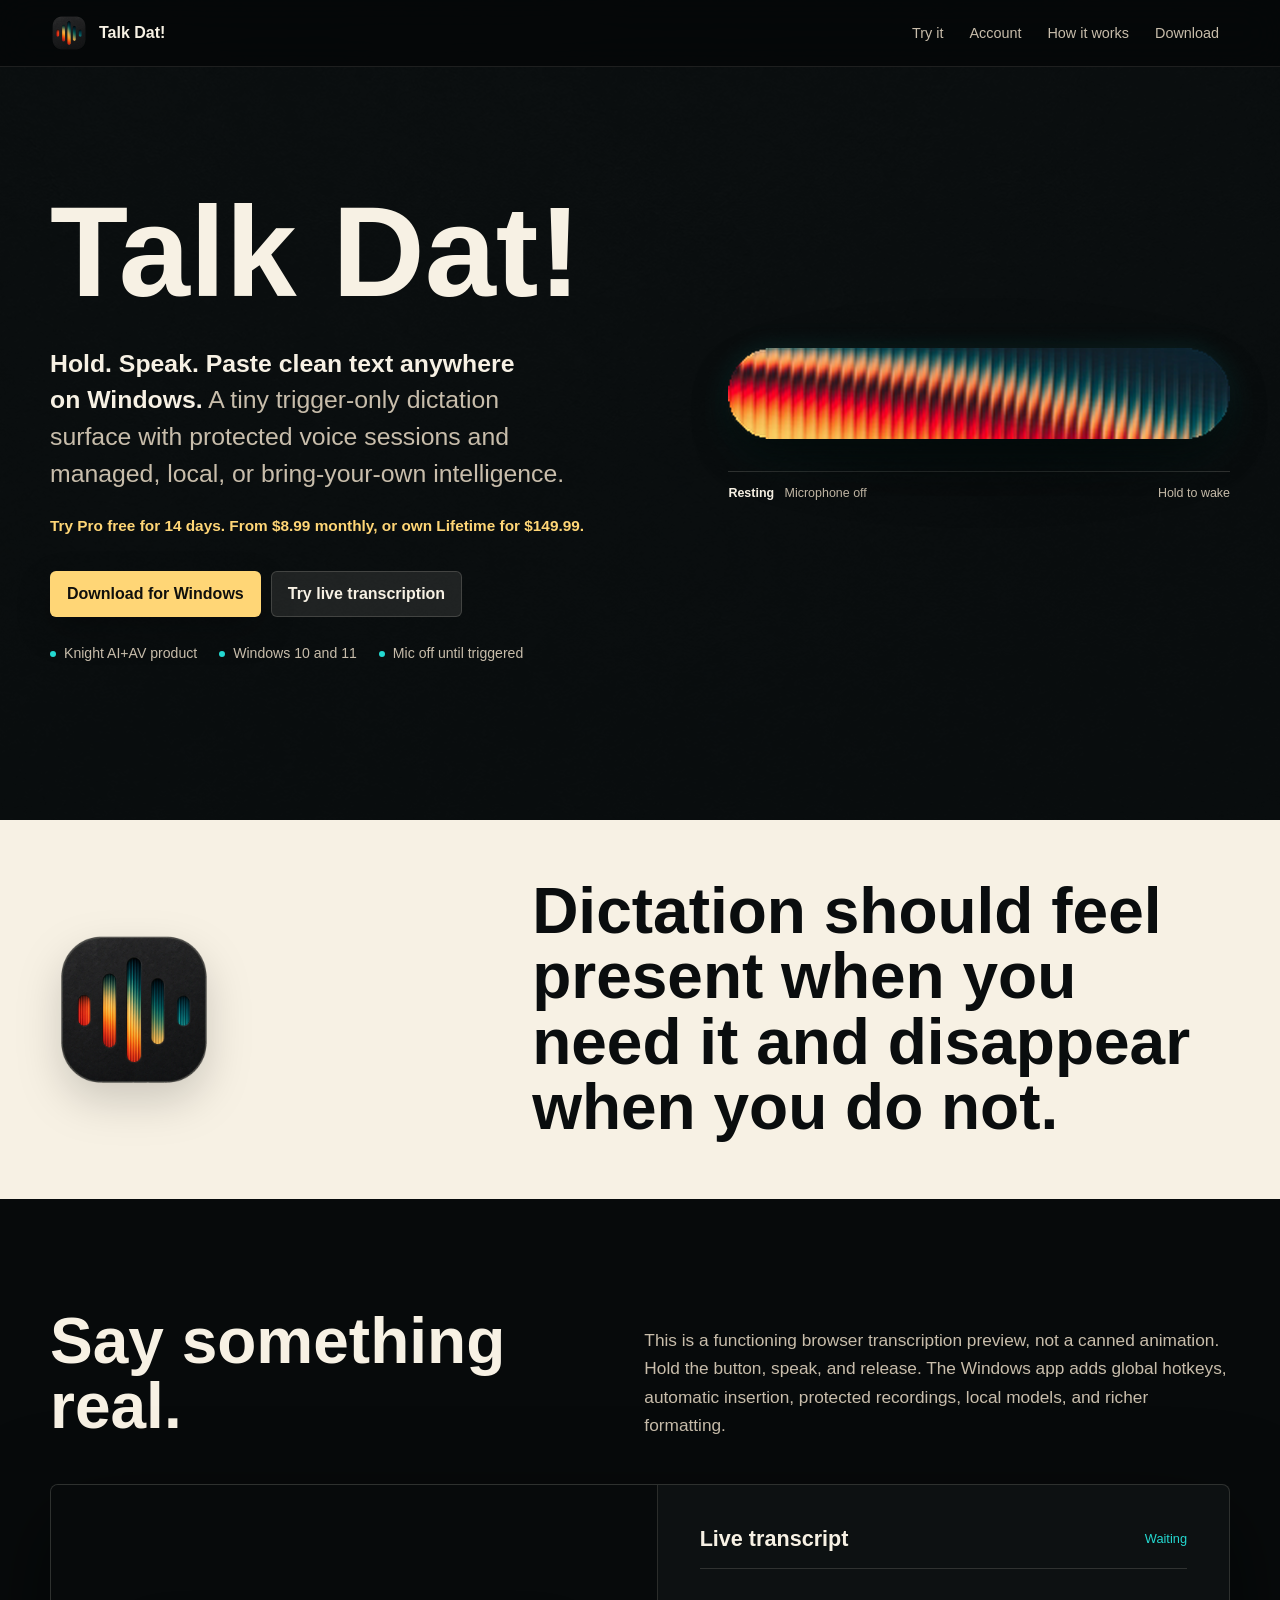
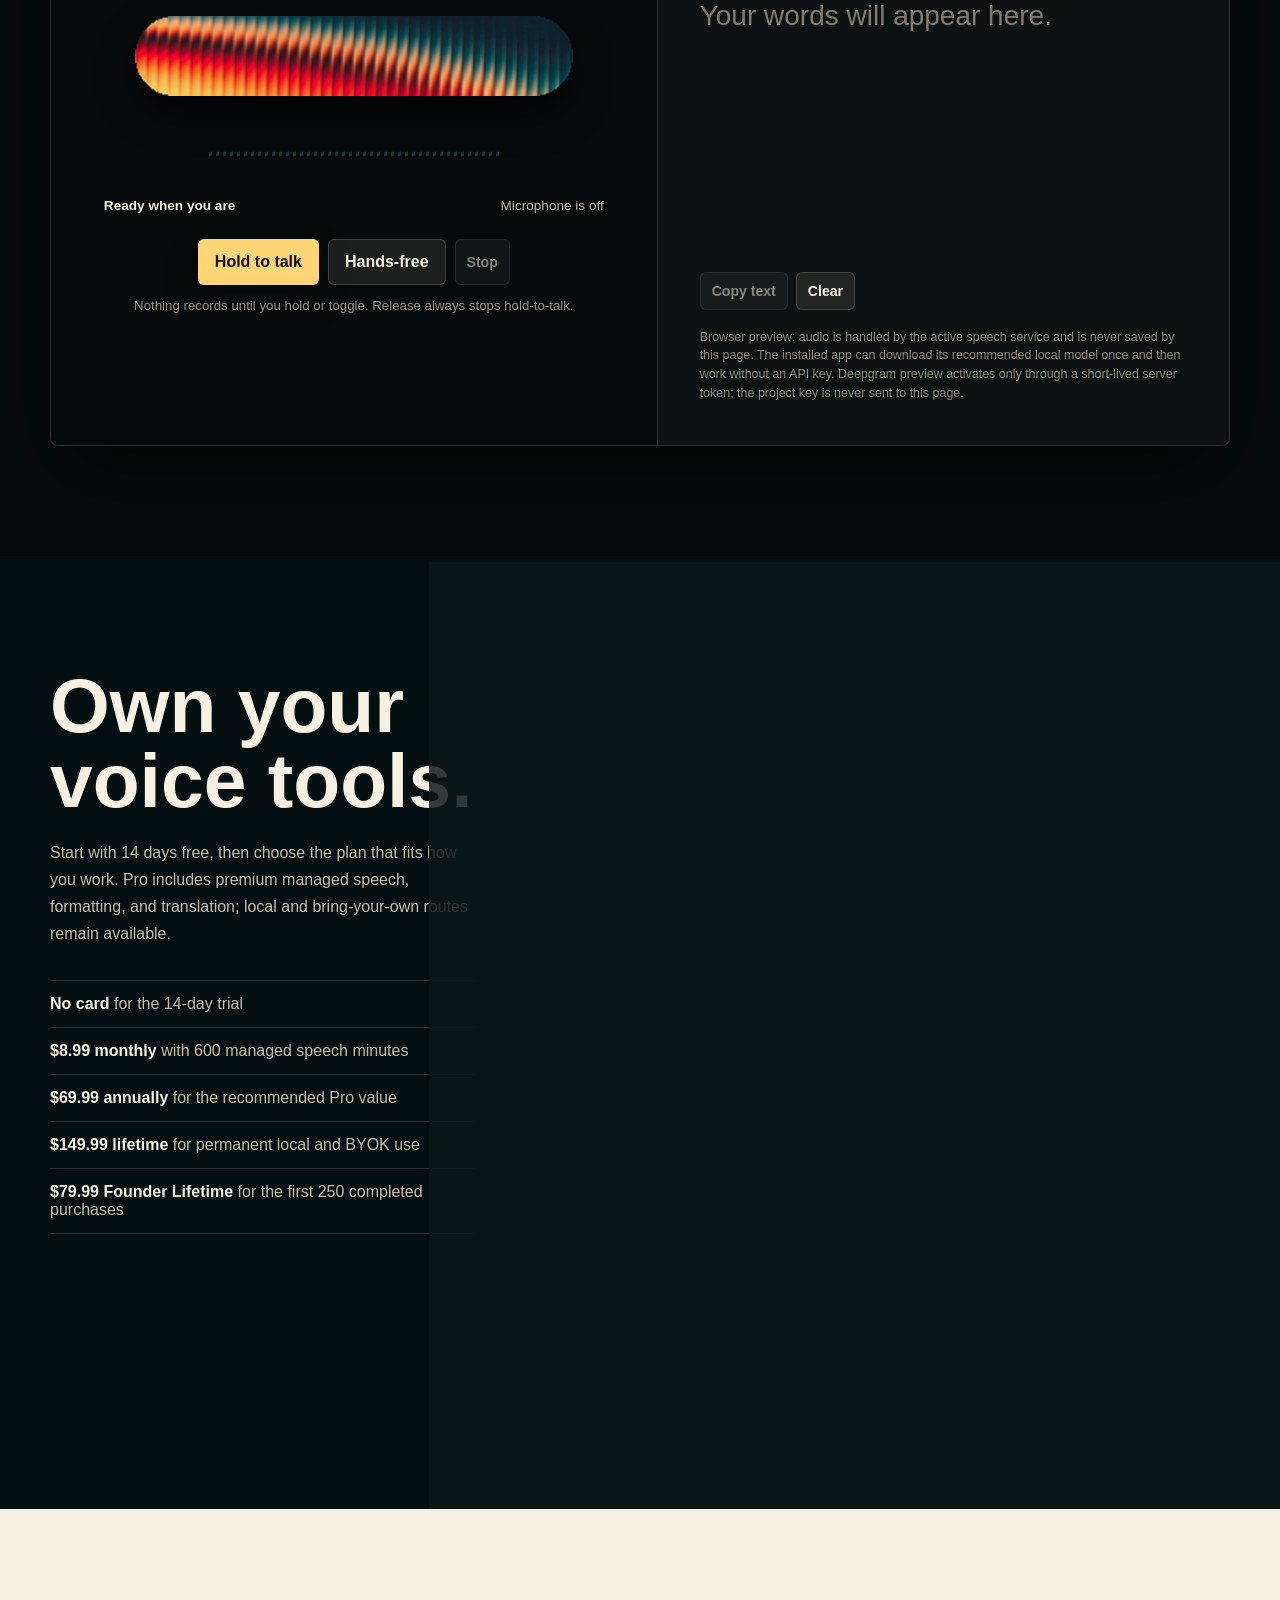
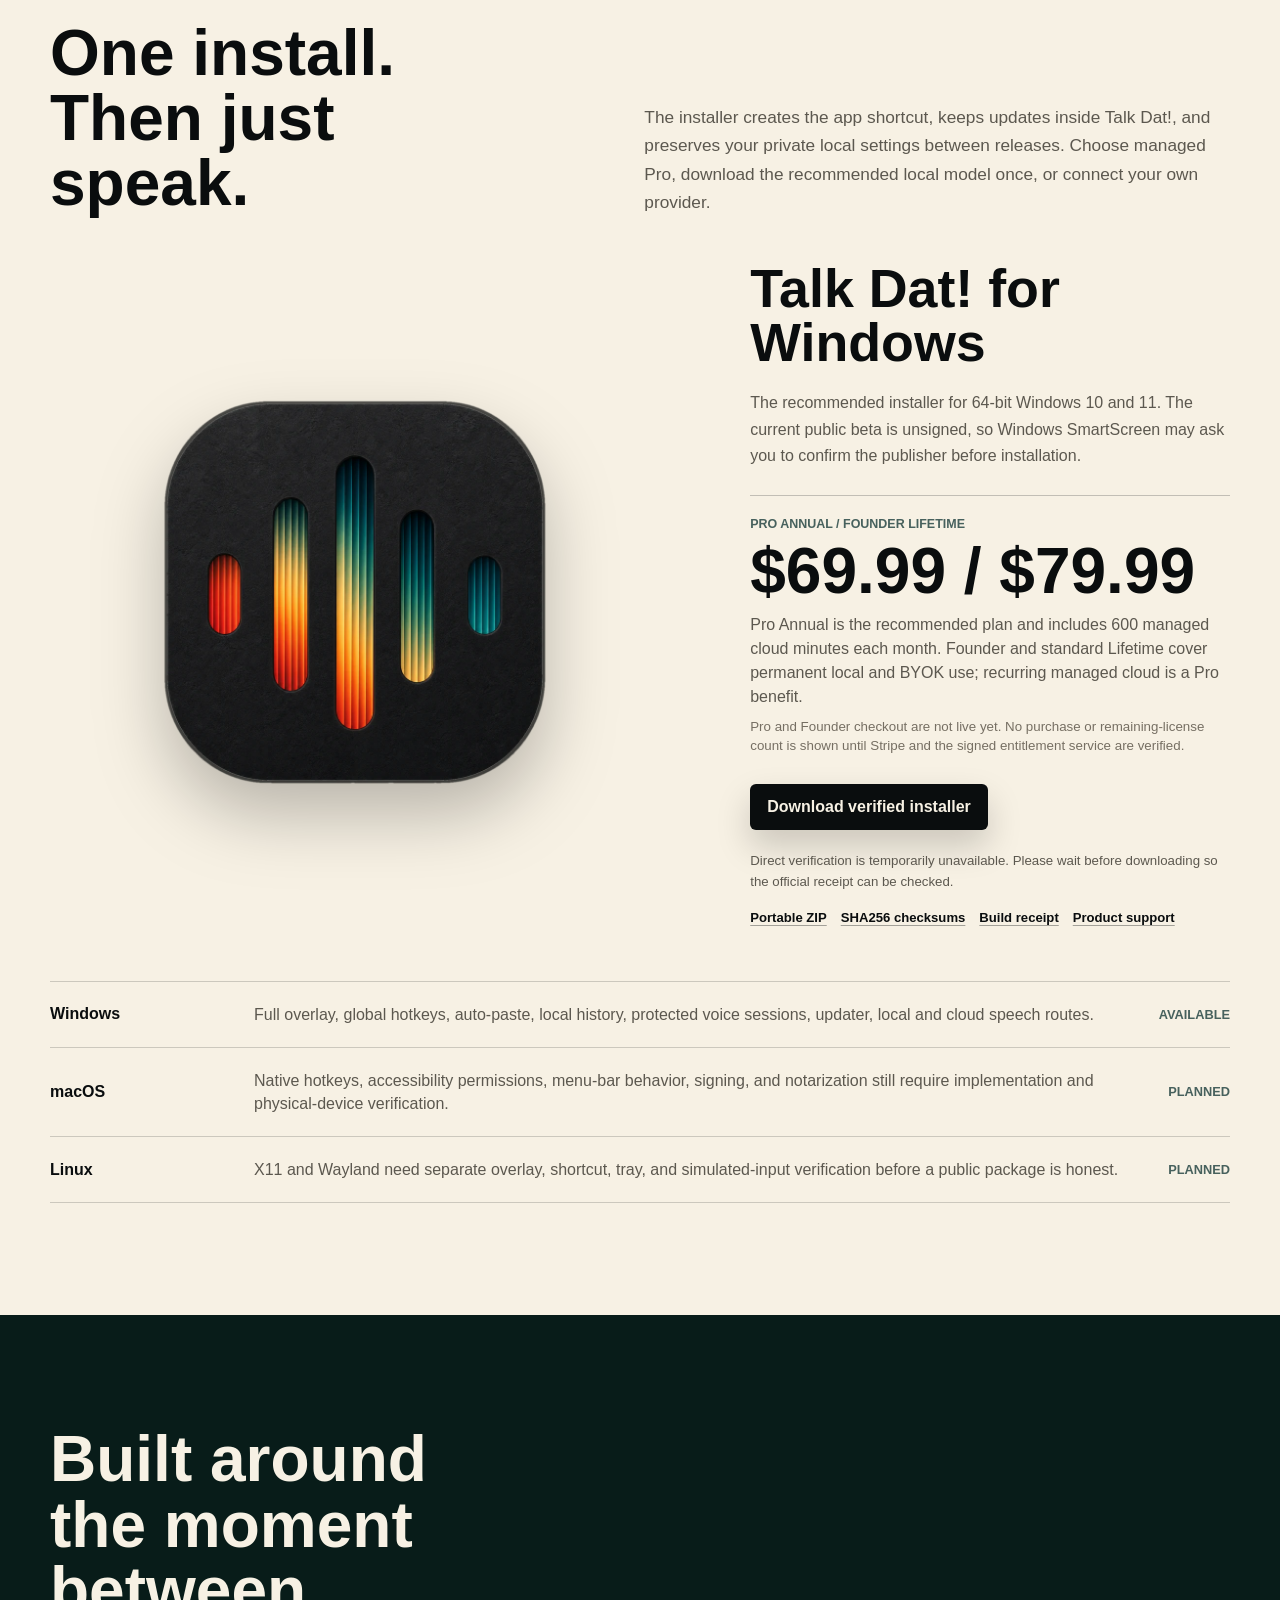
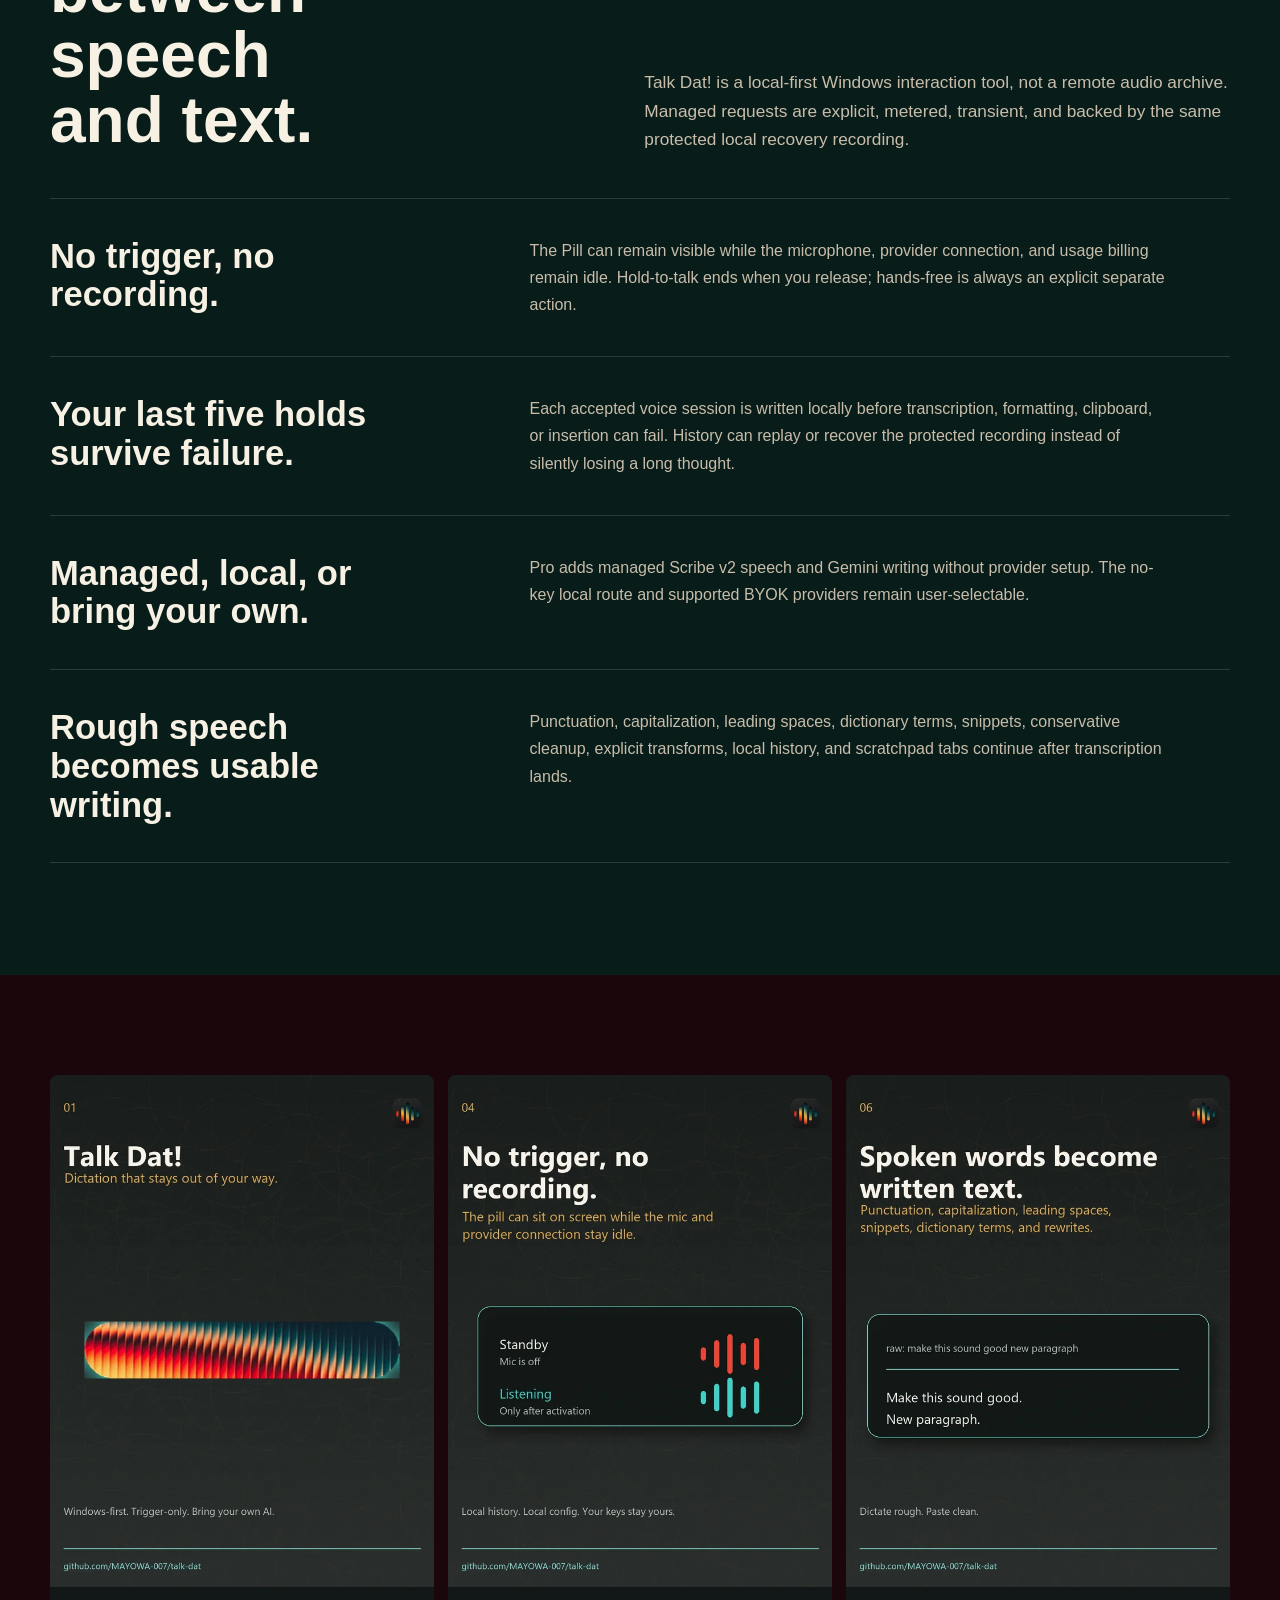
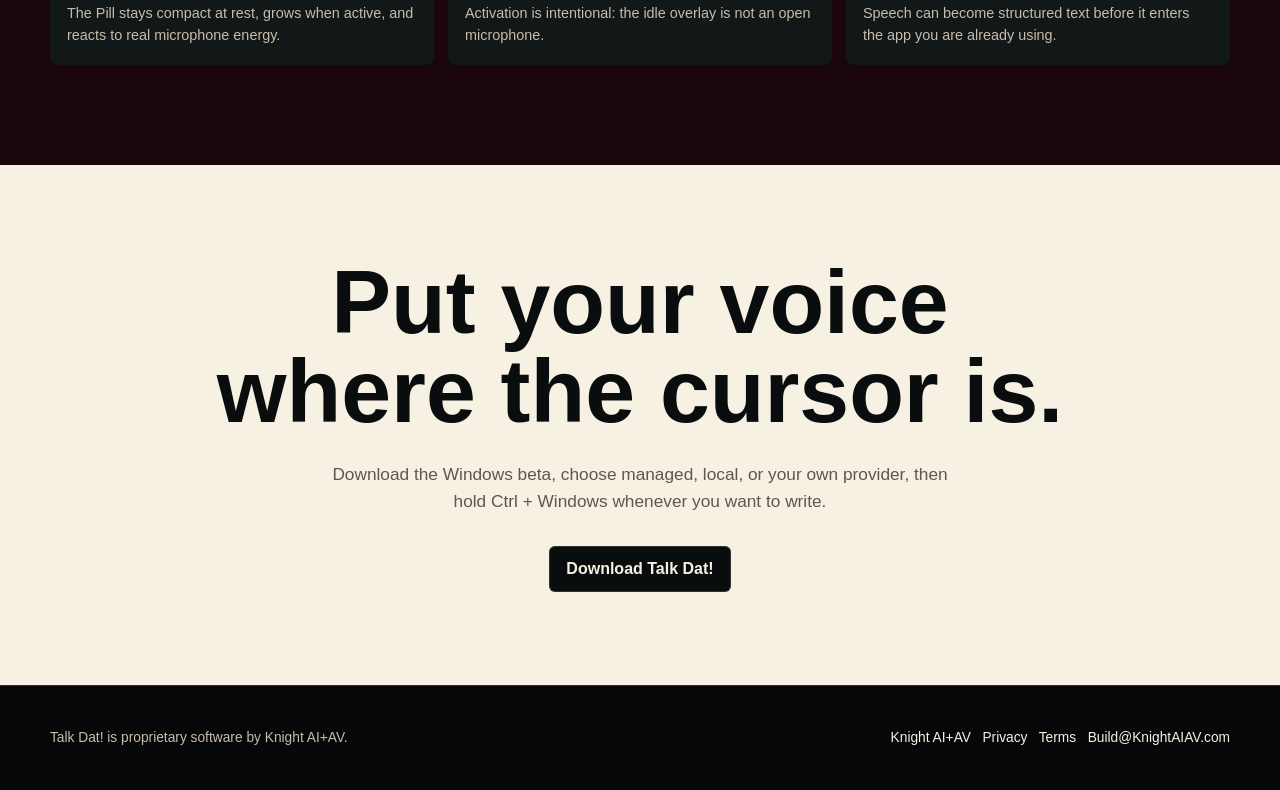
==== commit 75b98b12: "Sync customer website from 8097cd225d81" ====
--- a/index.html
+++ b/index.html
@@ -5,13 +5,13 @@
     THESIS: Talk Dat! turns a held intention into finished text; the page behaves like the product instead of describing it from a generic app grid.
     OWN-WORLD: Roman-clay black, bone white, ember red, warm gold, and deep cyan; full-scale Talk Stone and Pill materials; precise instrument typography.
     STORY: Meet the product, try real speech, inspect the local-first contract, then download one verified Windows artifact.
-    FIRST VIEWPORT: Talk Dat! and its download sit at left, the Talk Stone occupies the right field, and the Pill spans the lower edge with the next section visible.
+    FIRST VIEWPORT: Talk Dat! and its download sit at left while the real Pill rests at its native proportion in the right field, with the next section still visible.
     FORM: Persuade surface, transducer-console staging, first-ranked structure; the approved identity and direct brief make a concept seed unnecessary.
     FINISH: verified on desktop and mobile with real interaction, release provenance, keyboard access, and reduced-motion behavior.
   -->
   <meta charset="utf-8">
   <meta name="viewport" content="width=device-width, initial-scale=1">
-  <meta name="description" content="Talk Dat! is a trigger-only Windows dictation overlay with local voice-session protection, local or bring-your-own speech models, and a compact animated Pill.">
+  <meta name="description" content="Talk Dat! is a trigger-only Windows dictation overlay with protected voice sessions and your choice of managed cloud, local, or bring-your-own speech.">
   <meta property="og:title" content="Talk Dat!">
   <meta property="og:description" content="Hold. Speak. Paste clean text anywhere on Windows.">
   <meta property="og:image" content="https://talkdat.knightaiav.com/assets/talk-stone.png">
@@ -90,36 +90,20 @@
     .hero {
       min-height: min(820px, calc(100svh - 52px));
       position: relative;
-      display: grid;
-      align-items: center;
       overflow: hidden;
       isolation: isolate;
       background: rgba(8, 13, 14, 0.9);
     }
-    .hero::before {
-      content: "";
-      position: absolute;
-      z-index: -2;
-      width: min(760px, 62vw);
-      height: min(760px, 62vw);
-      right: -5vw;
-      top: 50%;
-      transform: translateY(-52%);
-      background: url("assets/talk-stone.webp") center / contain no-repeat;
-      filter: drop-shadow(0 48px 76px rgba(0, 0, 0, 0.7));
-      opacity: 0.96;
-    }
-    .hero::after {
-      content: "";
-      position: absolute;
-      z-index: -1;
-      inset: auto -7vw 1.5vh 27vw;
-      height: clamp(72px, 12vw, 152px);
-      background: url("assets/the-pill.webp") center / 100% 100% no-repeat;
-      filter: drop-shadow(0 18px 18px rgba(0, 0, 0, 0.72)) drop-shadow(0 0 24px rgba(36, 217, 209, 0.16));
-      opacity: 0.78;
-    }
-    .hero-copy { width: min(680px, 60vw); padding: 118px 0 130px; }
+    .hero-inner {
+      min-height: inherit;
+      display: grid;
+      grid-template-columns: minmax(0, 1.08fr) minmax(380px, 0.92fr);
+      align-items: center;
+      gap: clamp(54px, 7vw, 112px);
+      padding-top: 90px;
+      padding-bottom: 62px;
+    }
+    .hero-copy { min-width: 0; padding: 72px 0; }
     .hero h1 {
       margin: 0;
       font: 760 clamp(4.3rem, 10vw, 8.5rem)/1.02 var(--display);
@@ -163,6 +147,51 @@
 
     .hero-meta { display: flex; flex-wrap: wrap; gap: 8px 22px; margin-top: 28px; color: var(--bone-muted); font-size: 0.88rem; }
     .hero-meta span::before { content: ""; width: 6px; height: 6px; display: inline-block; margin: 0 8px 1px 0; background: var(--cyan); border-radius: 50%; }
+    .founder-line { margin: 22px 0 0; color: var(--gold); font: 680 0.96rem/1.45 var(--display); }
+    .hero-product {
+      min-width: 0;
+      display: grid;
+      align-content: center;
+      justify-items: center;
+      padding: 52px 0;
+    }
+    .hero-pill {
+      width: min(100%, 560px);
+      aspect-ratio: 960 / 174;
+      position: relative;
+      isolation: isolate;
+    }
+    .hero-pill::before {
+      content: "";
+      position: absolute;
+      z-index: -1;
+      inset: 16% 4% -26%;
+      border-radius: 50%;
+      background: rgba(0, 0, 0, 0.68);
+      filter: blur(28px);
+    }
+    .hero-pill img {
+      width: 100%;
+      height: 100%;
+      object-fit: contain;
+      filter: drop-shadow(0 18px 16px rgba(0, 0, 0, 0.62)) drop-shadow(0 0 12px rgba(36, 217, 209, 0.12));
+    }
+    .hero-product-line {
+      width: min(100%, 560px);
+      height: 1px;
+      margin-top: 32px;
+      background: rgba(247, 241, 228, 0.16);
+    }
+    .hero-product-meta {
+      width: min(100%, 560px);
+      display: flex;
+      justify-content: space-between;
+      gap: 20px;
+      margin-top: 14px;
+      color: var(--bone-muted);
+      font-size: 0.78rem;
+    }
+    .hero-product-meta strong { color: var(--bone); font-weight: 650; }
 
     .statement {
       border-top: 1px solid var(--line);
@@ -244,6 +273,50 @@
     .demo-readout strong { color: var(--bone); font-weight: 650; }
     .demo-controls { display: flex; flex-wrap: wrap; justify-content: center; gap: 9px; margin-top: 26px; }
     .hold-hint { margin: 13px 0 0; color: #9e9587; font-size: 0.83rem; }
+
+    .demo-limit-dialog {
+      width: min(540px, calc(100% - 32px));
+      padding: 0;
+      color: var(--bone);
+      background: transparent;
+      border: 0;
+      border-radius: 8px;
+      box-shadow: var(--shadow);
+    }
+    .demo-limit-dialog::backdrop { background: rgba(2, 4, 5, 0.78); backdrop-filter: blur(14px) saturate(0.82); }
+    .demo-limit-surface {
+      position: relative;
+      overflow: hidden;
+      padding: 42px;
+      background: #0b1011 url("assets/roman-clay-material.png") center / 1180px auto;
+      border-radius: 8px;
+    }
+    .demo-limit-surface::before {
+      content: "";
+      position: absolute;
+      inset: 0 0 auto;
+      height: 9px;
+      background: url("assets/the-pill.png") center 58% / 720px auto no-repeat;
+    }
+    .dialog-close {
+      position: absolute;
+      top: 22px;
+      right: 22px;
+      width: 36px;
+      height: 36px;
+      display: grid;
+      place-items: center;
+      padding: 0;
+      color: var(--bone-muted);
+      background: rgba(247, 241, 228, 0.06);
+      border: 1px solid rgba(247, 241, 228, 0.14);
+      border-radius: 50%;
+      cursor: pointer;
+    }
+    .dialog-close:hover, .dialog-close:focus-visible { color: var(--bone); border-color: var(--cyan); outline: none; }
+    .demo-limit-dialog h2 { max-width: 430px; margin: 18px 44px 0 0; font: 720 clamp(2rem, 6vw, 3.2rem)/1.02 var(--display); letter-spacing: 0; }
+    .demo-limit-dialog p { margin: 20px 0 0; color: var(--bone-muted); line-height: 1.62; }
+    .demo-limit-actions { display: flex; flex-wrap: wrap; gap: 9px; margin-top: 28px; }
 
     .transcript-pane { min-width: 0; display: flex; flex-direction: column; padding: 42px; }
     .transcript-top { display: flex; align-items: center; justify-content: space-between; gap: 20px; padding-bottom: 18px; border-bottom: 1px solid var(--line); }
@@ -264,6 +337,30 @@
     .transcript-actions { display: flex; flex-wrap: wrap; gap: 8px; }
     .privacy-note { margin: 18px 0 0; color: #928a7d; font-size: 0.78rem; line-height: 1.5; }
 
+    .account { padding: 112px 0; background: rgba(6, 15, 17, 0.94); }
+    .account-stage { display: grid; grid-template-columns: 0.78fr 1.22fr; gap: 7vw; align-items: start; }
+    .account-copy h2 { margin: 0; font: 730 clamp(2.7rem, 6vw, 5.3rem)/0.98 var(--display); letter-spacing: 0; }
+    .account-copy p { margin: 22px 0 0; color: var(--bone-muted); line-height: 1.68; }
+    .account-facts { margin: 32px 0 0; padding: 0; list-style: none; border-top: 1px solid var(--line); }
+    .account-facts li { padding: 14px 0; border-bottom: 1px solid var(--line); color: var(--bone-muted); }
+    .account-facts strong { color: var(--bone); }
+    .account-panel { position: relative; min-height: 520px; padding: 34px; background: rgba(12, 23, 24, 0.84); border: 1px solid var(--line-strong); box-shadow: var(--shadow); backdrop-filter: blur(24px) saturate(1.08); }
+    .account-panel::before { content: ""; position: absolute; inset: 0 0 auto; height: 2px; background: linear-gradient(90deg, var(--ember), var(--gold), var(--cyan)); }
+    .account-panel h3 { margin: 0; font: 680 1.55rem/1.1 var(--display); }
+    .account-status { min-height: 48px; margin: 12px 0 22px; color: var(--gold); line-height: 1.5; }
+    .account-fields { display: grid; gap: 12px; }
+    .account-fields label { color: var(--bone-muted); font-size: 0.82rem; }
+    .account-fields input { width: 100%; min-height: 46px; margin-top: 6px; padding: 10px 12px; color: var(--bone); background: rgba(4, 8, 9, 0.76); border: 1px solid var(--line); border-radius: 0; outline: none; }
+    .account-fields input:focus { border-color: var(--cyan); box-shadow: 0 0 0 2px rgba(36, 217, 209, 0.14); }
+    .account-actions { display: flex; flex-wrap: wrap; gap: 8px; margin-top: 18px; }
+    .account-actions .button { min-height: 44px; }
+    .account-panel button:disabled { cursor: not-allowed; opacity: 0.42; }
+    .account-entitlement { margin-top: 24px; padding-top: 20px; border-top: 1px solid var(--line); }
+    .account-entitlement strong { display: block; font: 650 1.08rem/1.3 var(--display); }
+    .account-entitlement p { margin: 8px 0 0; color: var(--bone-muted); line-height: 1.52; }
+    .account-legal { margin-top: 18px; color: #928a7d; font-size: 0.78rem; line-height: 1.5; }
+    .account-legal a { color: var(--bone); text-decoration: underline; text-underline-offset: 3px; }
+
     .download { padding: 112px 0; color: var(--ink); background: var(--bone); }
     .download .section-head p { color: #5c584f; }
     .download-stage { display: grid; grid-template-columns: 1.12fr 0.88fr; gap: 7vw; align-items: center; }
@@ -272,6 +369,11 @@
     .download-copy h3 { margin: 0; font: 720 clamp(2rem, 4.2vw, 3.8rem)/1.02 var(--display); letter-spacing: 0; }
     .download-copy > p { margin: 20px 0 0; color: #5c584f; line-height: 1.65; }
     .download-copy .button.primary { margin-top: 28px; background: var(--ink); color: var(--bone); box-shadow: 0 16px 34px rgba(0, 0, 0, 0.18); }
+    .founder-offer { margin-top: 26px; padding-top: 22px; border-top: 1px solid rgba(8, 13, 14, 0.22); }
+    .founder-offer span { display: block; color: #47615d; font: 760 0.78rem/1 var(--display); text-transform: uppercase; }
+    .founder-offer strong { display: block; margin-top: 8px; font: 760 clamp(2.8rem, 5vw, 4.8rem)/1 var(--display); }
+    .founder-offer p { margin: 10px 0 0; color: #5c584f; line-height: 1.5; }
+    .founder-offer small { display: block; margin-top: 8px; color: #766f63; line-height: 1.45; }
     .release-status { min-height: 44px; margin: 17px 0 0; color: #5c584f; font-size: 0.83rem; line-height: 1.5; overflow-wrap: anywhere; }
     .integrity-links { display: flex; flex-wrap: wrap; gap: 7px 14px; margin-top: 16px; font-size: 0.82rem; font-weight: 650; }
     .integrity-links a { text-decoration: underline; text-decoration-color: rgba(8, 13, 14, 0.35); text-underline-offset: 3px; }
@@ -307,17 +409,17 @@
     @media (max-width: 860px) {
       .shell { width: min(100% - 28px, 720px); }
       .nav a:not(.nav-download) { display: none; }
-      .hero { min-height: min(720px, calc(100svh - 48px)); align-items: start; }
-      .hero::before { width: min(520px, 92vw); height: min(520px, 92vw); right: -28vw; top: 43%; opacity: 0.64; }
-      .hero::after { left: 8vw; right: -18vw; bottom: 28px; height: 92px; }
-      .hero-copy { width: 86%; padding: 128px 0 180px; }
+      .hero { min-height: 0; }
+      .hero-inner { grid-template-columns: 1fr; gap: 16px; padding-top: 112px; padding-bottom: 56px; }
+      .hero-copy { width: min(100%, 650px); padding: 34px 0 10px; }
+      .hero-product { width: min(100%, 620px); justify-self: center; padding: 22px 0 10px; }
       .hero h1 { font-size: clamp(4rem, 20vw, 7rem); }
       .hero-lead { font-size: 1.1rem; }
-      .statement-inner, .section-head, .download-stage, .proof-row { grid-template-columns: 1fr; gap: 28px; }
+      .statement-inner, .section-head, .account-stage, .download-stage, .proof-row { grid-template-columns: 1fr; gap: 28px; }
       .statement-inner { min-height: 0; }
       .statement-mark { width: 96px; }
       .section-head { margin-bottom: 32px; }
-      .demo, .download, .proof, .gallery { padding: 78px 0; }
+      .demo, .account, .download, .proof, .gallery { padding: 78px 0; }
       .demo-stage { grid-template-columns: 1fr; }
       .demo-voice { min-height: 390px; border-right: 0; border-bottom: 1px solid var(--line); padding: 34px 20px; }
       .transcript-pane { min-height: 430px; padding: 28px 22px; }
@@ -331,13 +433,22 @@
 
     @media (max-width: 520px) {
       .brand span { display: none; }
-      .hero-copy { width: 100%; }
-      .hero h1 { font-size: clamp(3.8rem, 21vw, 6rem); }
+      .hero-inner { gap: 8px; padding-top: 82px; padding-bottom: 30px; }
+      .hero-copy { width: 100%; padding: 18px 0 4px; }
+      .hero h1 { font-size: clamp(3.7rem, 16.5vw, 4.25rem); }
+      .hero-lead { margin-top: 20px; font-size: 1rem; line-height: 1.42; }
+      .founder-line { margin-top: 15px; font-size: 0.88rem; }
+      .hero-actions { margin-top: 24px; }
       .hero-actions .button { width: 100%; }
-      .hero-meta { display: grid; gap: 8px; }
+      .hero-meta { display: grid; gap: 7px; margin-top: 20px; font-size: 0.82rem; }
+      .hero-product { padding: 8px 0 0; }
+      .hero-product-line { margin-top: 18px; }
+      .hero-product-meta { font-size: 0.72rem; }
       .demo-pill-shell { width: 84%; }
       .demo-readout { flex-direction: column; gap: 5px; text-align: center; }
       .demo-controls .button { width: 100%; }
+      .demo-limit-surface { padding: 36px 24px 26px; }
+      .demo-limit-actions .button { width: 100%; }
       .transcript-actions .button { flex: 1; }
       .platform-row { grid-template-columns: 1fr; }
       .platform-state { justify-self: start; }
@@ -362,6 +473,7 @@
       </a>
       <nav class="nav" aria-label="Primary navigation">
         <a href="#try">Try it</a>
+        <a href="#account">Account</a>
         <a href="#privacy">How it works</a>
         <a class="nav-download" href="#download">Download</a>
       </nav>
@@ -370,10 +482,11 @@
 
   <main id="main-content">
     <section class="hero" id="top">
-      <div class="shell">
+      <div class="shell hero-inner">
         <div class="hero-copy">
           <h1>Talk Dat!</h1>
-          <p class="hero-lead"><strong>Hold. Speak. Paste clean text anywhere on Windows.</strong> A tiny trigger-only dictation surface with local voice-session protection and your choice of speech model.</p>
+          <p class="hero-lead"><strong>Hold. Speak. Paste clean text anywhere on Windows.</strong> A tiny trigger-only dictation surface with protected voice sessions and managed, local, or bring-your-own intelligence.</p>
+          <p class="founder-line">Try Pro free for 14 days. From $8.99 monthly, or own Lifetime for $149.99.</p>
           <div class="hero-actions">
             <a class="button primary" id="heroDownload" href="#download">Download for Windows</a>
             <a class="button" href="#try">Try live transcription</a>
@@ -382,6 +495,16 @@
             <span>Knight AI+AV product</span>
             <span>Windows 10 and 11</span>
             <span>Mic off until triggered</span>
+          </div>
+        </div>
+        <div class="hero-product" aria-label="Talk Dat! Pill at rest">
+          <div class="hero-pill">
+            <img src="assets/the-pill.png" width="960" height="174" alt="The Talk Dat! Pill overlay">
+          </div>
+          <div class="hero-product-line" aria-hidden="true"></div>
+          <div class="hero-product-meta">
+            <span><strong>Resting</strong> &nbsp; Microphone off</span>
+            <span>Hold to wake</span>
           </div>
         </div>
       </div>
@@ -427,8 +550,58 @@
               <button class="button small" type="button" id="copyTranscript" disabled>Copy text</button>
               <button class="button small" type="button" id="clearTranscript">Clear</button>
             </div>
-            <p class="privacy-note">Browser preview: audio is handled by the active speech service and is never saved by this page. The installed app can use its bundled local model without an API key. Deepgram preview activates only through a short-lived server token; the project key is never sent to this page.</p>
-          </div>
+            <p class="privacy-note">Browser preview: audio is handled by the active speech service and is never saved by this page. The installed app can download its recommended local model once and then work without an API key. Deepgram preview activates only through a short-lived server token; the project key is never sent to this page.</p>
+          </div>
+        </div>
+      </div>
+    </section>
+
+    <section class="account" id="account">
+      <div class="shell account-stage">
+        <div class="account-copy">
+          <h2>Own your voice tools.</h2>
+          <p>Start with 14 days free, then choose the plan that fits how you work. Pro includes premium managed speech, formatting, and translation; local and bring-your-own routes remain available.</p>
+          <ul class="account-facts">
+            <li><strong>No card</strong> for the 14-day trial</li>
+            <li><strong>$8.99 monthly</strong> with 600 managed speech minutes</li>
+            <li><strong>$69.99 annually</strong> for the recommended Pro value</li>
+            <li><strong>$149.99 lifetime</strong> for permanent local and BYOK use</li>
+            <li><strong>$79.99 Founder Lifetime</strong> for the first 250 completed purchases</li>
+          </ul>
+        </div>
+        <div class="account-panel" aria-labelledby="accountTitle">
+          <h3 id="accountTitle">Talk Dat! account</h3>
+          <p class="account-status" id="accountStatus" role="status" aria-live="polite">Secure account launch is being connected.</p>
+          <div class="account-fields">
+            <label>Email
+              <input id="accountEmail" type="email" autocomplete="email" inputmode="email" maxlength="320">
+            </label>
+            <label>Password
+              <input id="accountPassword" type="password" autocomplete="current-password" minlength="8" maxlength="128">
+            </label>
+            <label>Desktop activation code
+              <input id="deviceCode" type="text" autocomplete="one-time-code" inputmode="text" maxlength="9" placeholder="ABCD-EFGH">
+            </label>
+          </div>
+          <div class="account-actions">
+            <button class="button primary" id="accountSignIn" type="button">Sign in</button>
+            <button class="button" id="accountCreate" type="button">Create account</button>
+            <button class="button" id="accountReset" type="button">Reset password</button>
+            <button class="button" id="accountSignOut" type="button" hidden>Sign out</button>
+          </div>
+          <div class="account-actions">
+            <button class="button primary" id="startTrial" type="button" disabled>Start 14-day trial</button>
+            <button class="button" id="buyMonthly" type="button" disabled>Monthly $8.99</button>
+            <button class="button primary" id="buyAnnual" type="button" disabled>Annual $69.99</button>
+            <button class="button" id="buyLifetime" type="button" disabled>Lifetime $149.99</button>
+            <button class="button" id="manageBilling" type="button" disabled>Manage billing</button>
+            <button class="button" id="approveDevice" type="button" disabled>Activate this PC</button>
+          </div>
+          <div class="account-entitlement">
+            <strong id="entitlementTitle">Not signed in</strong>
+            <p id="entitlementDetail">Create an account or sign in to see your trial, Pro, or lifetime access.</p>
+          </div>
+          <p class="account-legal">By creating an account or buying, you agree to the <a href="terms.html">Terms</a>, <a href="privacy.html">Privacy Notice</a>, and <a href="refunds.html">Refund Policy</a>.</p>
         </div>
       </div>
     </section>
@@ -437,7 +610,7 @@
       <div class="shell">
         <header class="section-head">
           <h2>One install. Then just speak.</h2>
-          <p>The installer creates the app shortcut, keeps updates inside Talk Dat!, and preserves your private local settings between releases. New users can start with the bundled local model or add their own cloud provider.</p>
+          <p>The installer creates the app shortcut, keeps updates inside Talk Dat!, and preserves your private local settings between releases. Choose managed Pro, download the recommended local model once, or connect your own provider.</p>
         </header>
         <div class="download-stage">
           <div class="download-visual">
@@ -446,6 +619,12 @@
           <div class="download-copy">
             <h3>Talk Dat! for Windows</h3>
             <p>The recommended installer for 64-bit Windows 10 and 11. The current public beta is unsigned, so Windows SmartScreen may ask you to confirm the publisher before installation.</p>
+            <div class="founder-offer" aria-label="Talk Dat pricing">
+              <span>Pro Annual / Founder Lifetime</span>
+              <strong>$69.99 / $79.99</strong>
+              <p>Pro Annual is the recommended plan and includes 600 managed cloud minutes each month. Founder and standard Lifetime cover permanent local and BYOK use; recurring managed cloud is a Pro benefit.</p>
+              <small id="checkoutAvailability">Checkout activates only through the secure account service. No remaining-license count is shown unless completed payment records are authoritative.</small>
+            </div>
             <a class="button primary" id="installerDownload" href="https://github.com/KNIGHT-AI-AV/talk-dat-releases/releases">Download verified installer</a>
             <p id="releaseStatus" class="release-status" role="status" aria-live="polite">Finding the newest verified Windows build...</p>
             <div class="integrity-links">
@@ -481,7 +660,7 @@
       <div class="shell">
         <header class="section-head">
           <h2>Built around the moment between speech and text.</h2>
-          <p>Talk Dat! is a local Windows interaction tool, not a cloud account or remote audio archive. The desktop contract remains small, explicit, and recoverable.</p>
+          <p>Talk Dat! is a local-first Windows interaction tool, not a remote audio archive. Managed requests are explicit, metered, transient, and backed by the same protected local recovery recording.</p>
         </header>
         <div class="proof-list">
           <article class="proof-row">
@@ -493,8 +672,8 @@
             <p>Each accepted voice session is written locally before transcription, formatting, clipboard, or insertion can fail. History can replay or recover the protected recording instead of silently losing a long thought.</p>
           </article>
           <article class="proof-row">
-            <h3>Use local speech or bring your own provider.</h3>
-            <p>New users can run the bundled no-key local route. Deepgram Nova-3, OpenAI, ElevenLabs, AssemblyAI, Gemini, Groq, Mistral, Soniox, xAI, Smallest.ai, and compatible endpoints remain user-selectable.</p>
+            <h3>Managed, local, or bring your own.</h3>
+            <p>Pro adds managed Scribe v2 speech and Gemini writing without provider setup. The no-key local route and supported BYOK providers remain user-selectable.</p>
           </article>
           <article class="proof-row">
             <h3>Rough speech becomes usable writing.</h3>
@@ -526,16 +705,28 @@
     <section class="close">
       <div class="shell close-inner">
         <h2>Put your voice where the cursor is.</h2>
-        <p>Download the Windows public beta, choose local speech or connect your provider, then hold Ctrl + Windows whenever you want to write.</p>
+        <p>Download the Windows beta, choose managed, local, or your own provider, then hold Ctrl + Windows whenever you want to write.</p>
         <a class="button" id="closingDownload" href="#download">Download Talk Dat!</a>
       </div>
     </section>
   </main>
 
+  <dialog class="demo-limit-dialog" id="demoLimitDialog" aria-labelledby="demoLimitTitle" aria-describedby="demoLimitCopy">
+    <div class="demo-limit-surface">
+      <button class="dialog-close" id="closeDemoLimit" type="button" title="Close" aria-label="Close download prompt">&times;</button>
+      <h2 id="demoLimitTitle">Put the Pill on your desktop.</h2>
+      <p id="demoLimitCopy">You have tried five voice sessions in this browser today. Download Talk Dat! for global hotkeys, protected recordings, local models, and full writing controls.</p>
+      <div class="demo-limit-actions">
+        <a class="button primary" id="demoDownload" href="#download">Download latest Windows build</a>
+        <button class="button" id="continueBrowsing" type="button">Keep browsing</button>
+      </div>
+    </div>
+  </dialog>
+
   <footer>
     <div class="shell">
       <span>Talk Dat! is proprietary software by Knight AI+AV.</span>
-      <span><a href="https://knightaiav.com">Knight AI+AV</a> &nbsp; <a href="mailto:Build@KnightAIAV.com">Build@KnightAIAV.com</a></span>
+      <span><a href="https://knightaiav.com">Knight AI+AV</a> &nbsp; <a href="privacy.html">Privacy</a> &nbsp; <a href="terms.html">Terms</a> &nbsp; <a href="mailto:Build@KnightAIAV.com">Build@KnightAIAV.com</a></span>
     </div>
   </footer>
 
@@ -585,20 +776,14 @@
       return 0;
     }
 
-    function verifyReleaseProvenance(release, assets, receipt) {
+    function verifyReleaseProvenance(assets) {
       const installer = assets.get("Talk-Dat-Setup.exe");
       const sha256 = String(installer?.digest || "").replace(/^sha256:/i, "").toLowerCase();
       const size = Number(installer?.size || 0);
-      const commit = String(receipt?.commit || "").toLowerCase();
-      const receiptAsset = Array.isArray(receipt?.assets) ? receipt.assets.find((asset) => asset?.name === "Talk-Dat-Setup.exe") : null;
-      const receiptSha256 = String(receiptAsset?.sha256 || "").replace(/^sha256:/i, "").toLowerCase();
-      const receiptSize = Number(receiptAsset?.size_bytes || 0);
       if (
-        !installer || receipt?.repository !== releaseRepository || receipt?.tag !== release.tag_name ||
-        !Number.isSafeInteger(size) || size <= 0 || size !== receiptSize ||
-        !/^[a-f0-9]{40}$/.test(commit) || !/^[a-f0-9]{64}$/.test(sha256) || sha256 !== receiptSha256
+        !installer || !Number.isSafeInteger(size) || size <= 0 || !/^[a-f0-9]{64}$/.test(sha256)
       ) throw new Error("Exact release provenance unavailable");
-      return { commit, sha256, size };
+      return { sha256, size };
     }
 
     fetch(`https://api.github.com/repos/${releaseRepository}/releases?per_page=15`)
@@ -612,19 +797,12 @@
         if (!release) throw new Error("No downloadable Windows release found yet");
         const assets = new Map(release.assets.map((asset) => [asset.name, asset]));
         Object.entries(releaseAssets).forEach(([name, link]) => { link.href = assets.get(name)?.browser_download_url || release.html_url || releasePage; });
-        [document.getElementById("heroDownload"), document.getElementById("closingDownload")].forEach((link) => { link.href = assets.get("Talk-Dat-Setup.exe")?.browser_download_url || release.html_url || releasePage; });
+        [document.getElementById("heroDownload"), document.getElementById("closingDownload"), document.getElementById("demoDownload")].forEach((link) => { link.href = assets.get("Talk-Dat-Setup.exe")?.browser_download_url || release.html_url || releasePage; });
         const date = release.published_at ? new Date(release.published_at).toLocaleDateString(undefined, { year: "numeric", month: "short", day: "numeric" }) : "latest";
         const channel = release.prerelease ? "public beta" : "stable";
         const baseline = `${release.tag_name || release.name || "Latest build"} ${channel}, published ${date}.`;
-        releaseStatus.textContent = `${baseline} Verifying build receipt and installer digest...`;
-        const receiptUrl = assets.get("RELEASE-RECEIPT.json")?.browser_download_url;
-        if (!receiptUrl) throw new Error("Release receipt unavailable");
-        return fetch(receiptUrl)
-          .then((response) => response.ok ? response.json() : Promise.reject(new Error("Release receipt unavailable")))
-          .then((receipt) => {
-            const provenance = verifyReleaseProvenance(release, assets, receipt);
-            releaseStatus.textContent = `${baseline} Verified build ${provenance.commit.slice(0, 12)} | ${provenance.size.toLocaleString()} bytes | SHA256 ${provenance.sha256}.`;
-          });
+        const provenance = verifyReleaseProvenance(assets);
+        releaseStatus.textContent = `${baseline} Verified GitHub release asset | ${provenance.size.toLocaleString()} bytes | SHA256 ${provenance.sha256}.`;
       })
       .catch(() => {
         Object.values(releaseAssets).forEach((link) => { link.href = releasePage; });
@@ -641,6 +819,9 @@
     const sourceLabel = document.getElementById("transcriptionSource");
     const copyTranscript = document.getElementById("copyTranscript");
     const clearTranscript = document.getElementById("clearTranscript");
+    const demoLimitDialog = document.getElementById("demoLimitDialog");
+    const closeDemoLimit = document.getElementById("closeDemoLimit");
+    const continueBrowsing = document.getElementById("continueBrowsing");
     const meter = document.getElementById("meter");
     const meterBars = Array.from({ length: 42 }, () => {
       const bar = document.createElement("span");
@@ -649,6 +830,10 @@
     });
     const SpeechRecognitionClass = window.SpeechRecognition || window.webkitSpeechRecognition;
     const DEEPGRAM_TOKEN_ENDPOINT = document.body.dataset.deepgramTokenEndpoint || "";
+    const DEMO_ALLOWANCE_KEY = "talkdat.demo.allowance.v1";
+    const DEMO_CAPTURE_LIMIT = 5;
+    const DEMO_ALLOWANCE_WINDOW_MS = 86_400_000;
+    let volatileDemoAllowance = { count: 0, windowStartedAt: Date.now() };
     let audioContext;
     let analyser;
     let micAnimation;
@@ -664,6 +849,54 @@
     let starting = false;
     let micStartEpoch = 0;
     let phaseResetTimer;
+    let activeDemoAllowanceCount = 0;
+    let demoLimitPromptTimer;
+
+    function readDemoAllowance() {
+      let saved;
+      try { saved = JSON.parse(localStorage.getItem(DEMO_ALLOWANCE_KEY) || "null"); } catch (_) { saved = volatileDemoAllowance; }
+      const now = Date.now();
+      const startedAt = Number(saved?.windowStartedAt || 0);
+      const count = Number(saved?.count || 0);
+      if (!Number.isFinite(startedAt) || !Number.isFinite(count) || startedAt <= 0 || startedAt > now || now - startedAt >= DEMO_ALLOWANCE_WINDOW_MS) {
+        return { count: 0, windowStartedAt: now };
+      }
+      return { count: Math.max(0, Math.floor(count)), windowStartedAt: startedAt };
+    }
+
+    function saveDemoAllowance(allowance) {
+      volatileDemoAllowance = allowance;
+      try { localStorage.setItem(DEMO_ALLOWANCE_KEY, JSON.stringify(allowance)); } catch (_) { }
+    }
+
+    function showDemoLimitPrompt() {
+      setDemoPhase("idle", "Browser preview complete; microphone is off");
+      if (typeof demoLimitDialog.showModal === "function") {
+        if (!demoLimitDialog.open) demoLimitDialog.showModal();
+      } else {
+        demoLimitDialog.setAttribute("open", "");
+      }
+    }
+
+    function closeDemoLimitPrompt() {
+      if (typeof demoLimitDialog.close === "function" && demoLimitDialog.open) demoLimitDialog.close();
+      else demoLimitDialog.removeAttribute("open");
+    }
+
+    function demoStartIsAvailable() {
+      const allowance = readDemoAllowance();
+      saveDemoAllowance(allowance);
+      if (allowance.count < DEMO_CAPTURE_LIMIT) return true;
+      showDemoLimitPrompt();
+      return false;
+    }
+
+    function recordDemoStart() {
+      const allowance = readDemoAllowance();
+      const updated = { ...allowance, count: Math.min(DEMO_CAPTURE_LIMIT, allowance.count + 1) };
+      saveDemoAllowance(updated);
+      return updated.count;
+    }
 
     function renderTranscript() {
       const complete = finalTranscript.trim();
@@ -829,6 +1062,7 @@
 
     async function startMic(options = {}) {
       if (micStream || starting) return;
+      if (!demoStartIsAvailable()) return;
       if (!navigator.mediaDevices?.getUserMedia) {
         setDemoPhase("error", "This browser does not provide microphone access");
         return;
@@ -859,6 +1093,7 @@
         }
         if (!started) started = startBrowserTranscription();
         if (!started) throw new Error("No supported browser speech service is available");
+        activeDemoAllowanceCount = recordDemoStart();
         setDemoPhase("listening", handsFree ? "Hands-free browser preview is active" : "Release the button when finished");
       } catch (error) {
         if (requestEpoch !== micStartEpoch) return;
@@ -870,6 +1105,8 @@
     }
 
     function stopMic(options = {}) {
+      const shouldOfferDownload = activeDemoAllowanceCount >= DEMO_CAPTURE_LIMIT;
+      activeDemoAllowanceCount = 0;
       micStartEpoch += 1;
       starting = false;
       if (recognition) {
@@ -882,8 +1119,9 @@
       }
       recorder = undefined;
       if (deepgramSocket?.readyState === WebSocket.OPEN) {
-        try { deepgramSocket.send(JSON.stringify({ type: "Finalize" })); } catch (_) { }
-        window.setTimeout(() => { try { deepgramSocket?.close(); } catch (_) { } }, 500);
+        const socket = deepgramSocket;
+        try { socket.send(JSON.stringify({ type: "Finalize" })); } catch (_) { }
+        window.setTimeout(() => { try { socket.close(); } catch (_) { } }, 500);
       } else if (deepgramSocket) {
         try { deepgramSocket.close(); } catch (_) { }
       }
@@ -903,6 +1141,13 @@
           if (!micStream && !starting) setDemoPhase("idle", "Microphone is off");
         }, 520);
       }
+      if (shouldOfferDownload) {
+        if (demoLimitPromptTimer) window.clearTimeout(demoLimitPromptTimer);
+        demoLimitPromptTimer = window.setTimeout(() => {
+          demoLimitPromptTimer = undefined;
+          showDemoLimitPrompt();
+        }, 760);
+      }
     }
 
     holdToTalk.addEventListener("pointerdown", (event) => {
@@ -920,6 +1165,9 @@
     });
     toggleDemo.addEventListener("click", () => { if (micStream) stopMic(); else void startMic({ handsFree: true }); });
     stopDemo.addEventListener("click", () => stopMic());
+    closeDemoLimit.addEventListener("click", closeDemoLimitPrompt);
+    continueBrowsing.addEventListener("click", closeDemoLimitPrompt);
+    demoLimitDialog.addEventListener("cancel", (event) => { event.preventDefault(); closeDemoLimitPrompt(); });
     clearTranscript.addEventListener("click", () => { finalTranscript = ""; interimTranscript = ""; renderTranscript(); });
     copyTranscript.addEventListener("click", async () => {
       if (!finalTranscript.trim()) return;
@@ -931,5 +1179,6 @@
     renderTranscript();
     setDemoPhase("idle", "Microphone is off");
   </script>
+  <script type="module" src="commerce.js"></script>
 </body>
 </html>
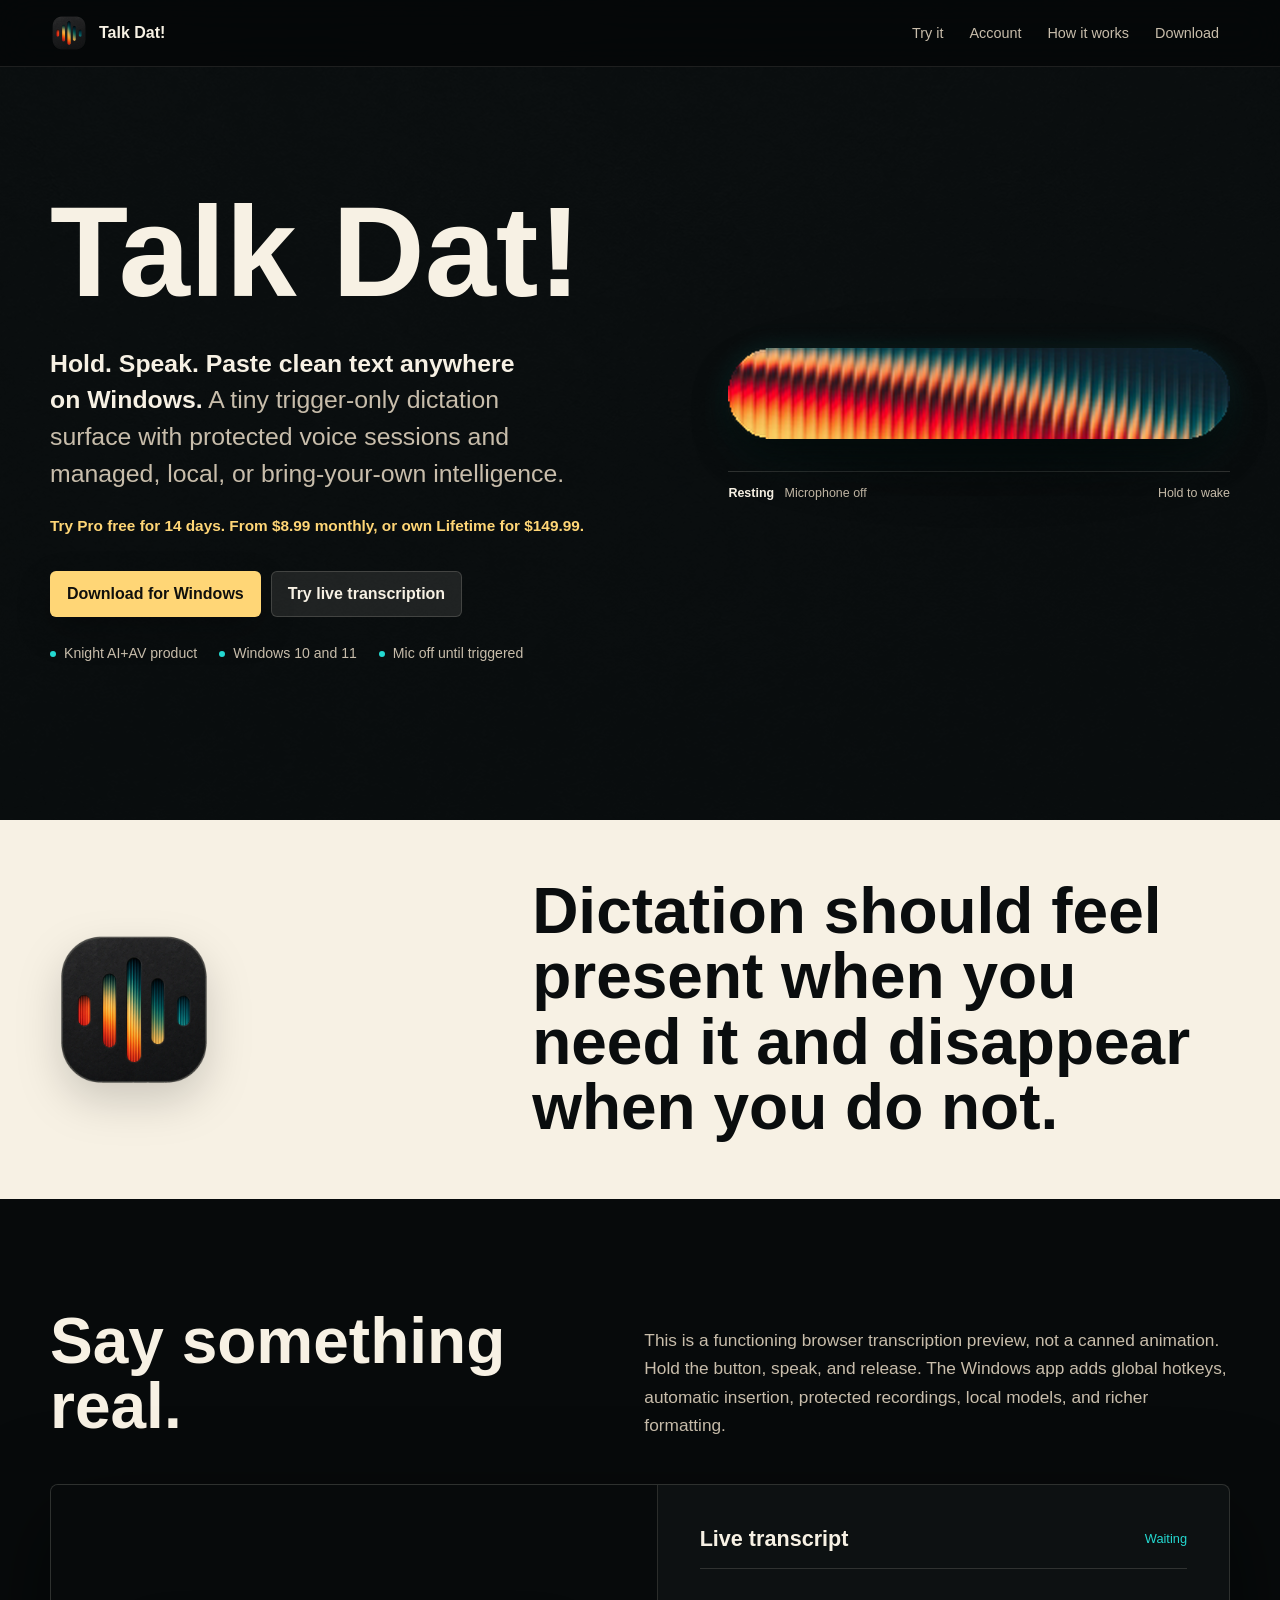
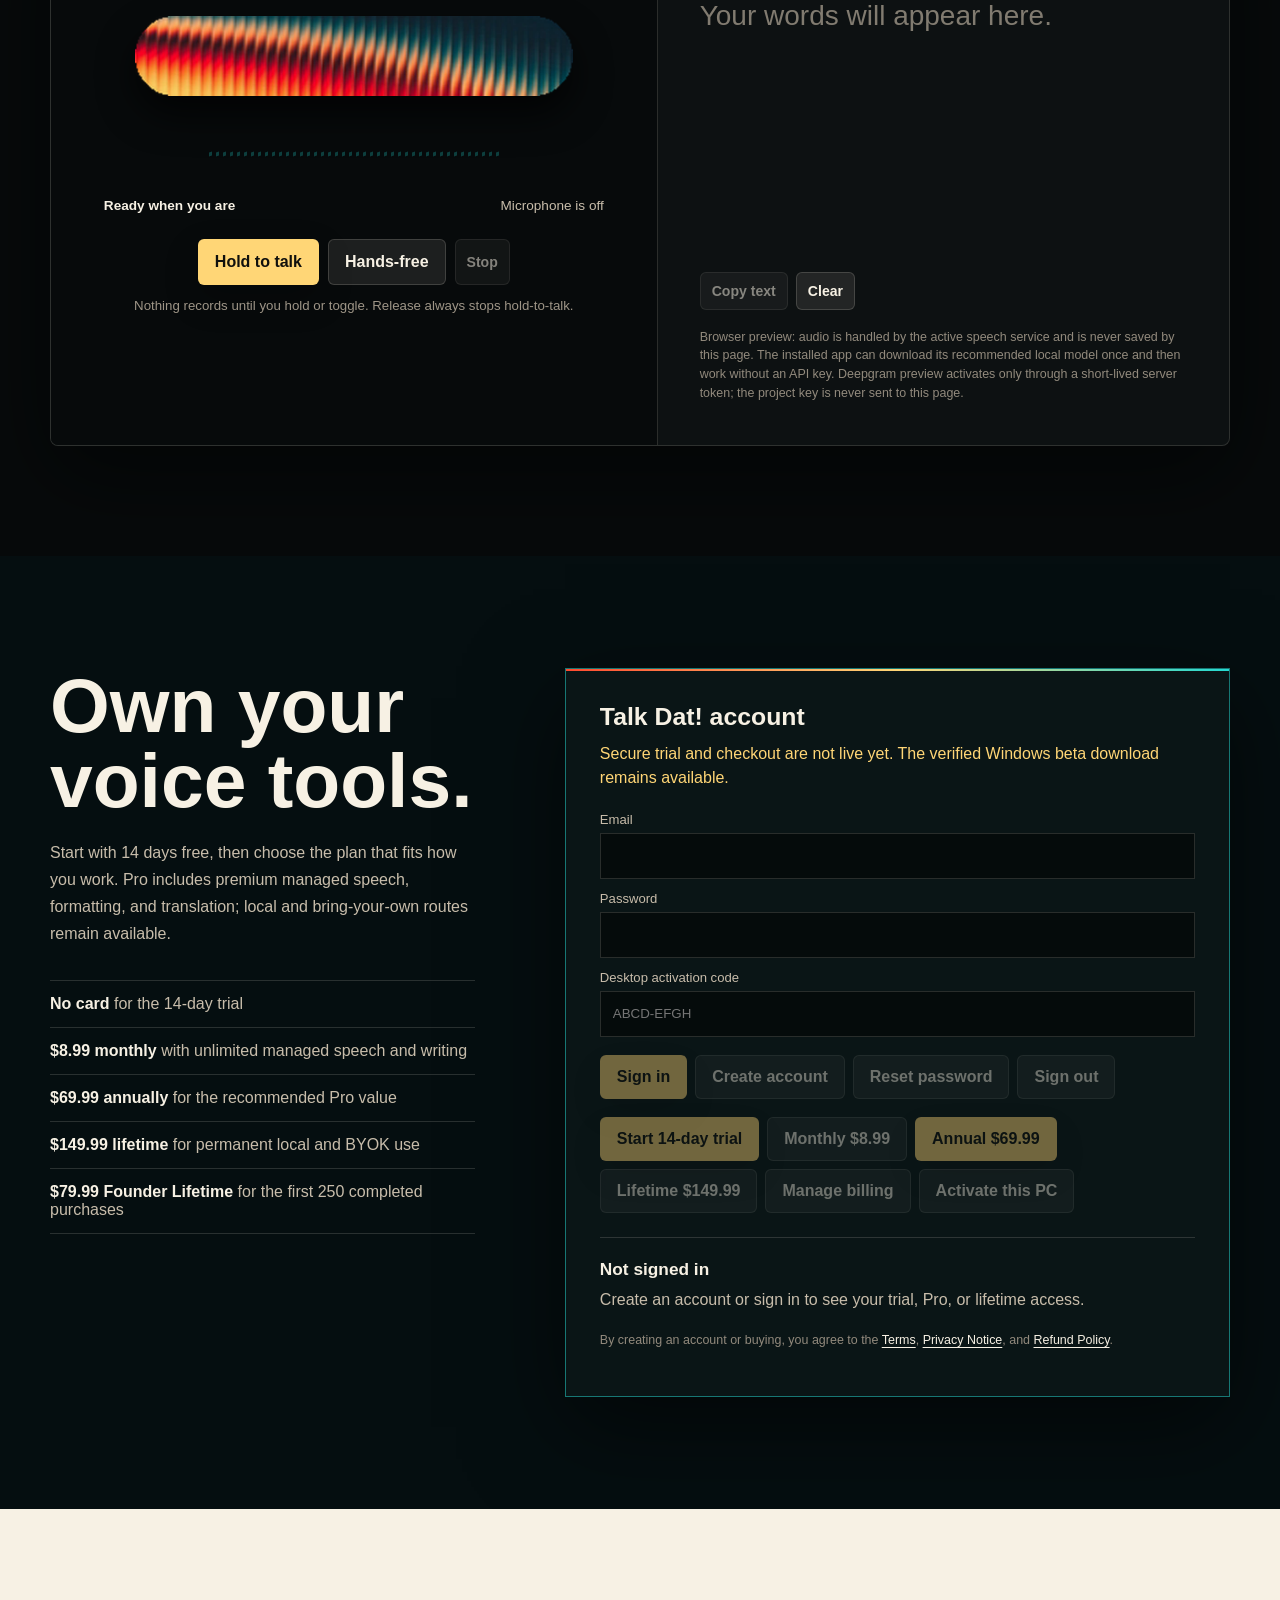
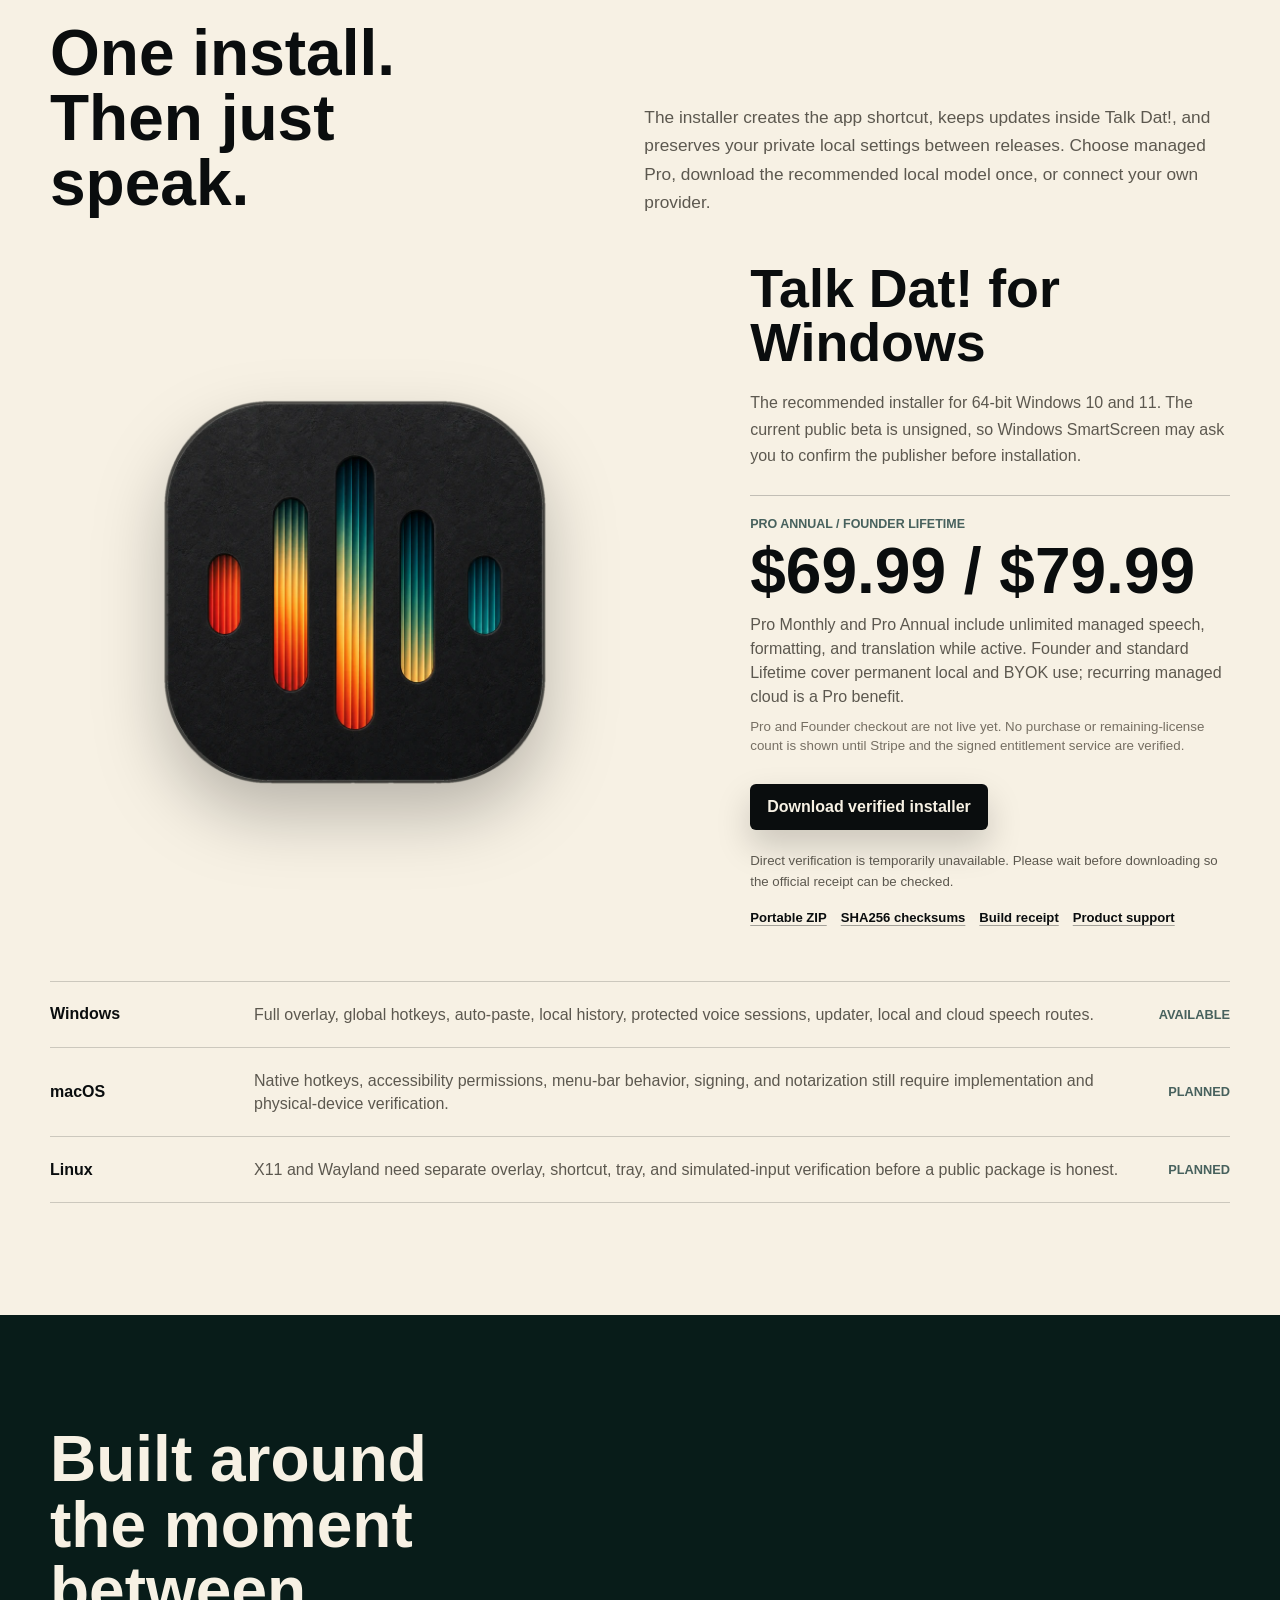
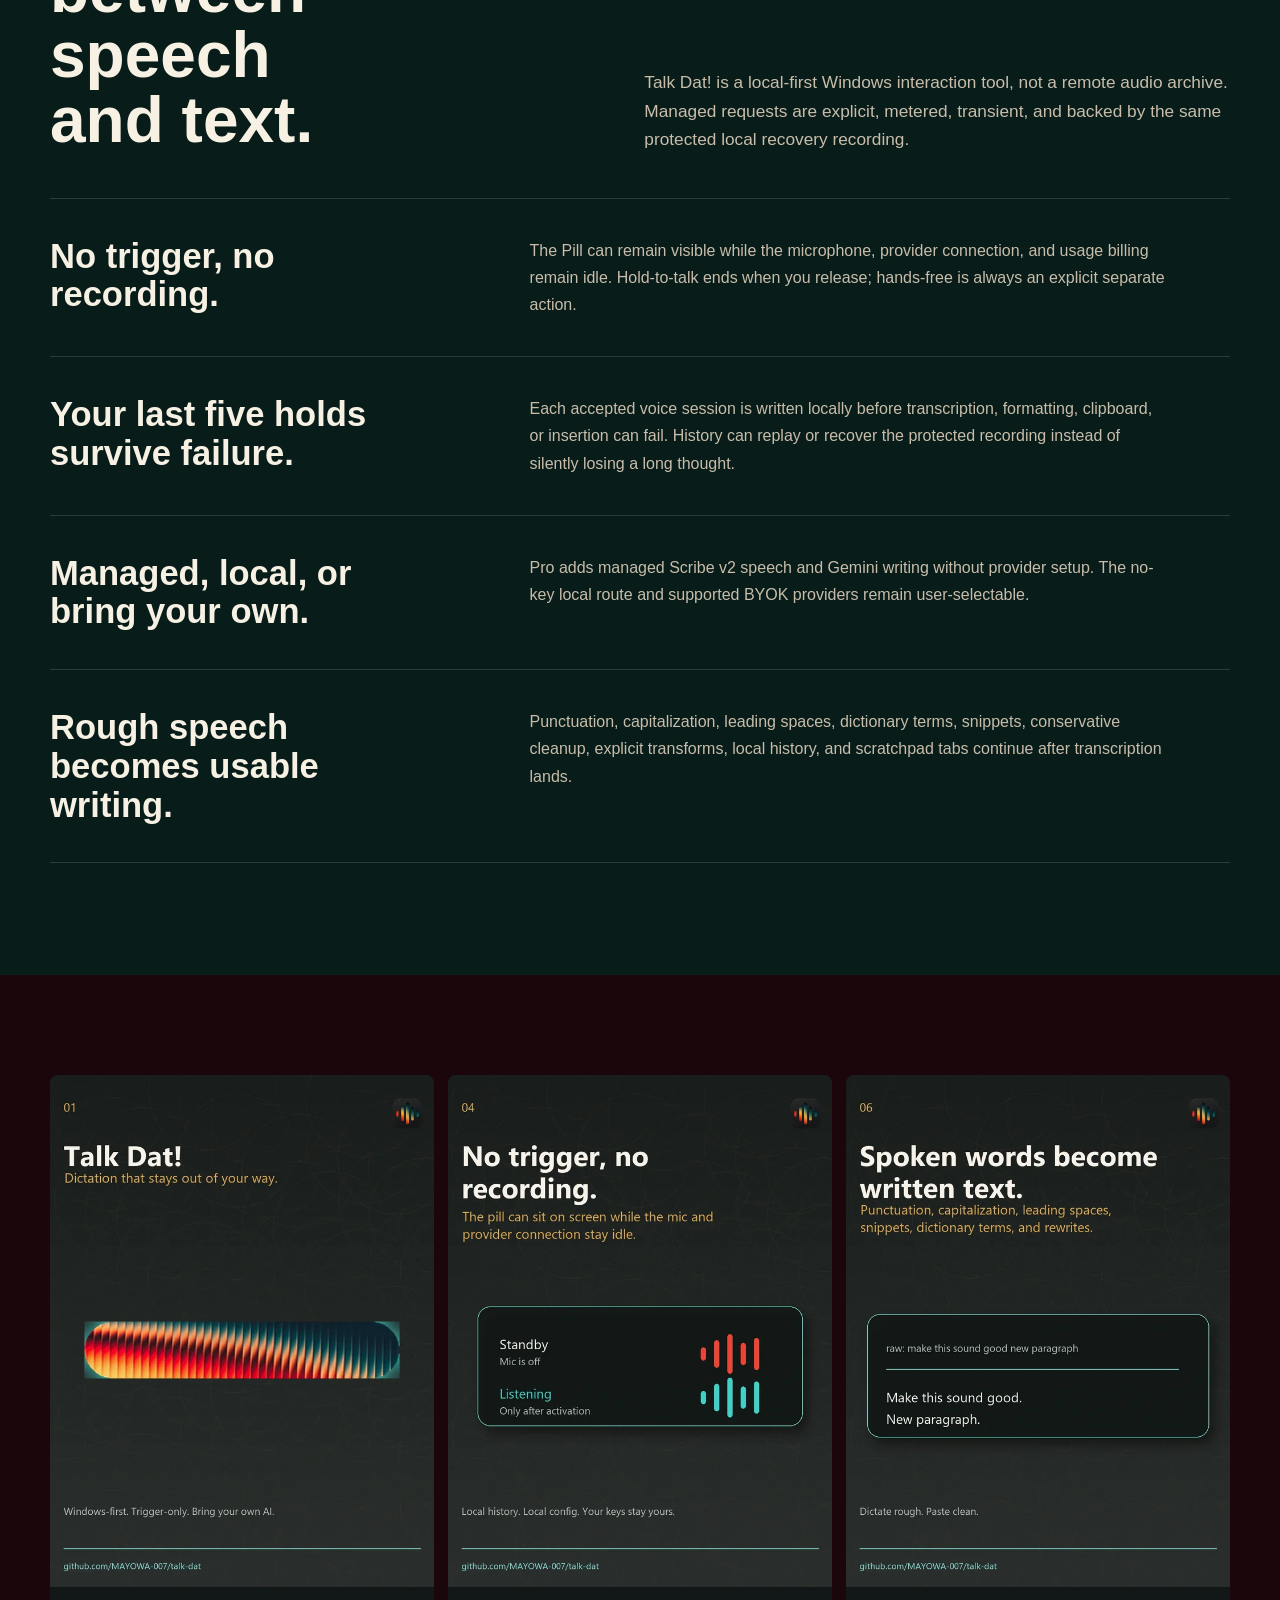
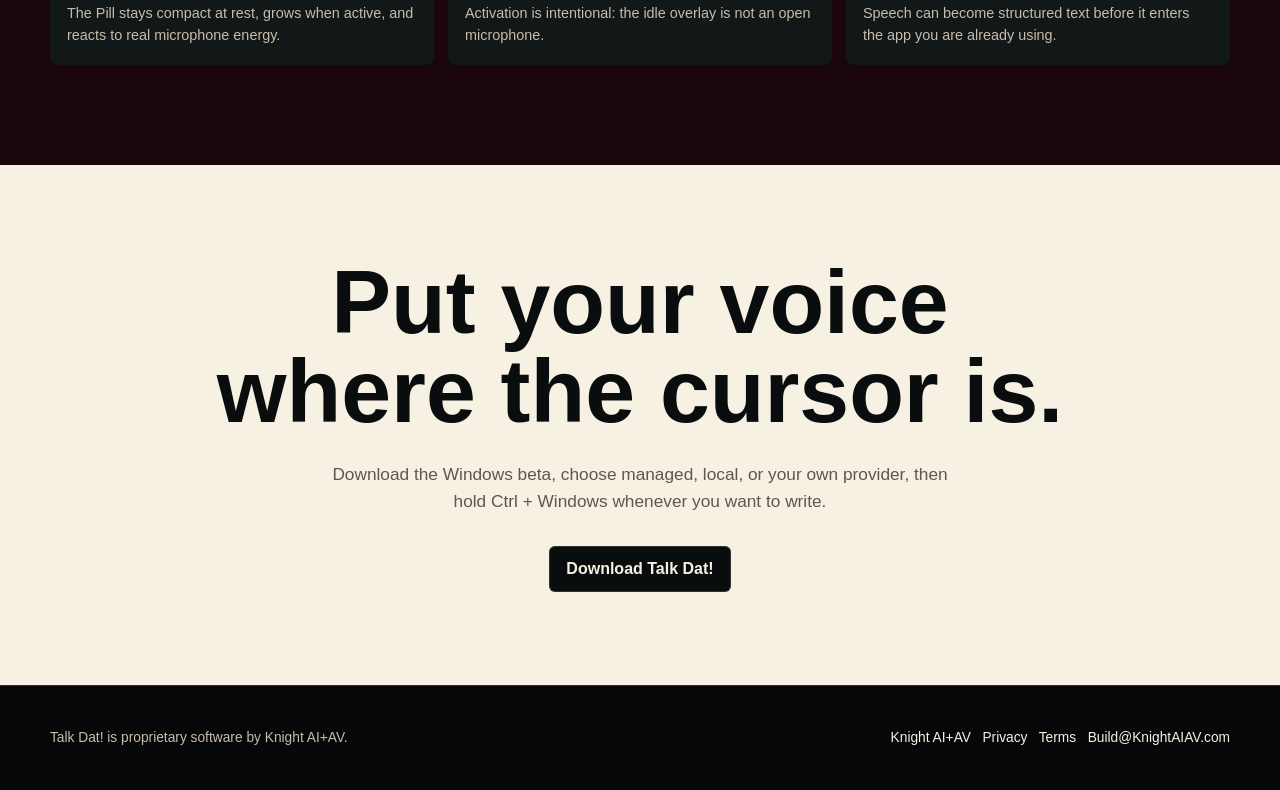
==== commit 6b467f9d: "Sync customer website from 93dc9a09c449" ====
--- a/index.html
+++ b/index.html
@@ -563,7 +563,7 @@
           <p>Start with 14 days free, then choose the plan that fits how you work. Pro includes premium managed speech, formatting, and translation; local and bring-your-own routes remain available.</p>
           <ul class="account-facts">
             <li><strong>No card</strong> for the 14-day trial</li>
-            <li><strong>$8.99 monthly</strong> with 600 managed speech minutes</li>
+            <li><strong>$8.99 monthly</strong> with unlimited managed speech and writing</li>
             <li><strong>$69.99 annually</strong> for the recommended Pro value</li>
             <li><strong>$149.99 lifetime</strong> for permanent local and BYOK use</li>
             <li><strong>$79.99 Founder Lifetime</strong> for the first 250 completed purchases</li>
@@ -622,7 +622,7 @@
             <div class="founder-offer" aria-label="Talk Dat pricing">
               <span>Pro Annual / Founder Lifetime</span>
               <strong>$69.99 / $79.99</strong>
-              <p>Pro Annual is the recommended plan and includes 600 managed cloud minutes each month. Founder and standard Lifetime cover permanent local and BYOK use; recurring managed cloud is a Pro benefit.</p>
+              <p>Pro Monthly and Pro Annual include unlimited managed speech, formatting, and translation while active. Founder and standard Lifetime cover permanent local and BYOK use; recurring managed cloud is a Pro benefit.</p>
               <small id="checkoutAvailability">Checkout activates only through the secure account service. No remaining-license count is shown unless completed payment records are authoritative.</small>
             </div>
             <a class="button primary" id="installerDownload" href="https://github.com/KNIGHT-AI-AV/talk-dat-releases/releases">Download verified installer</a>
